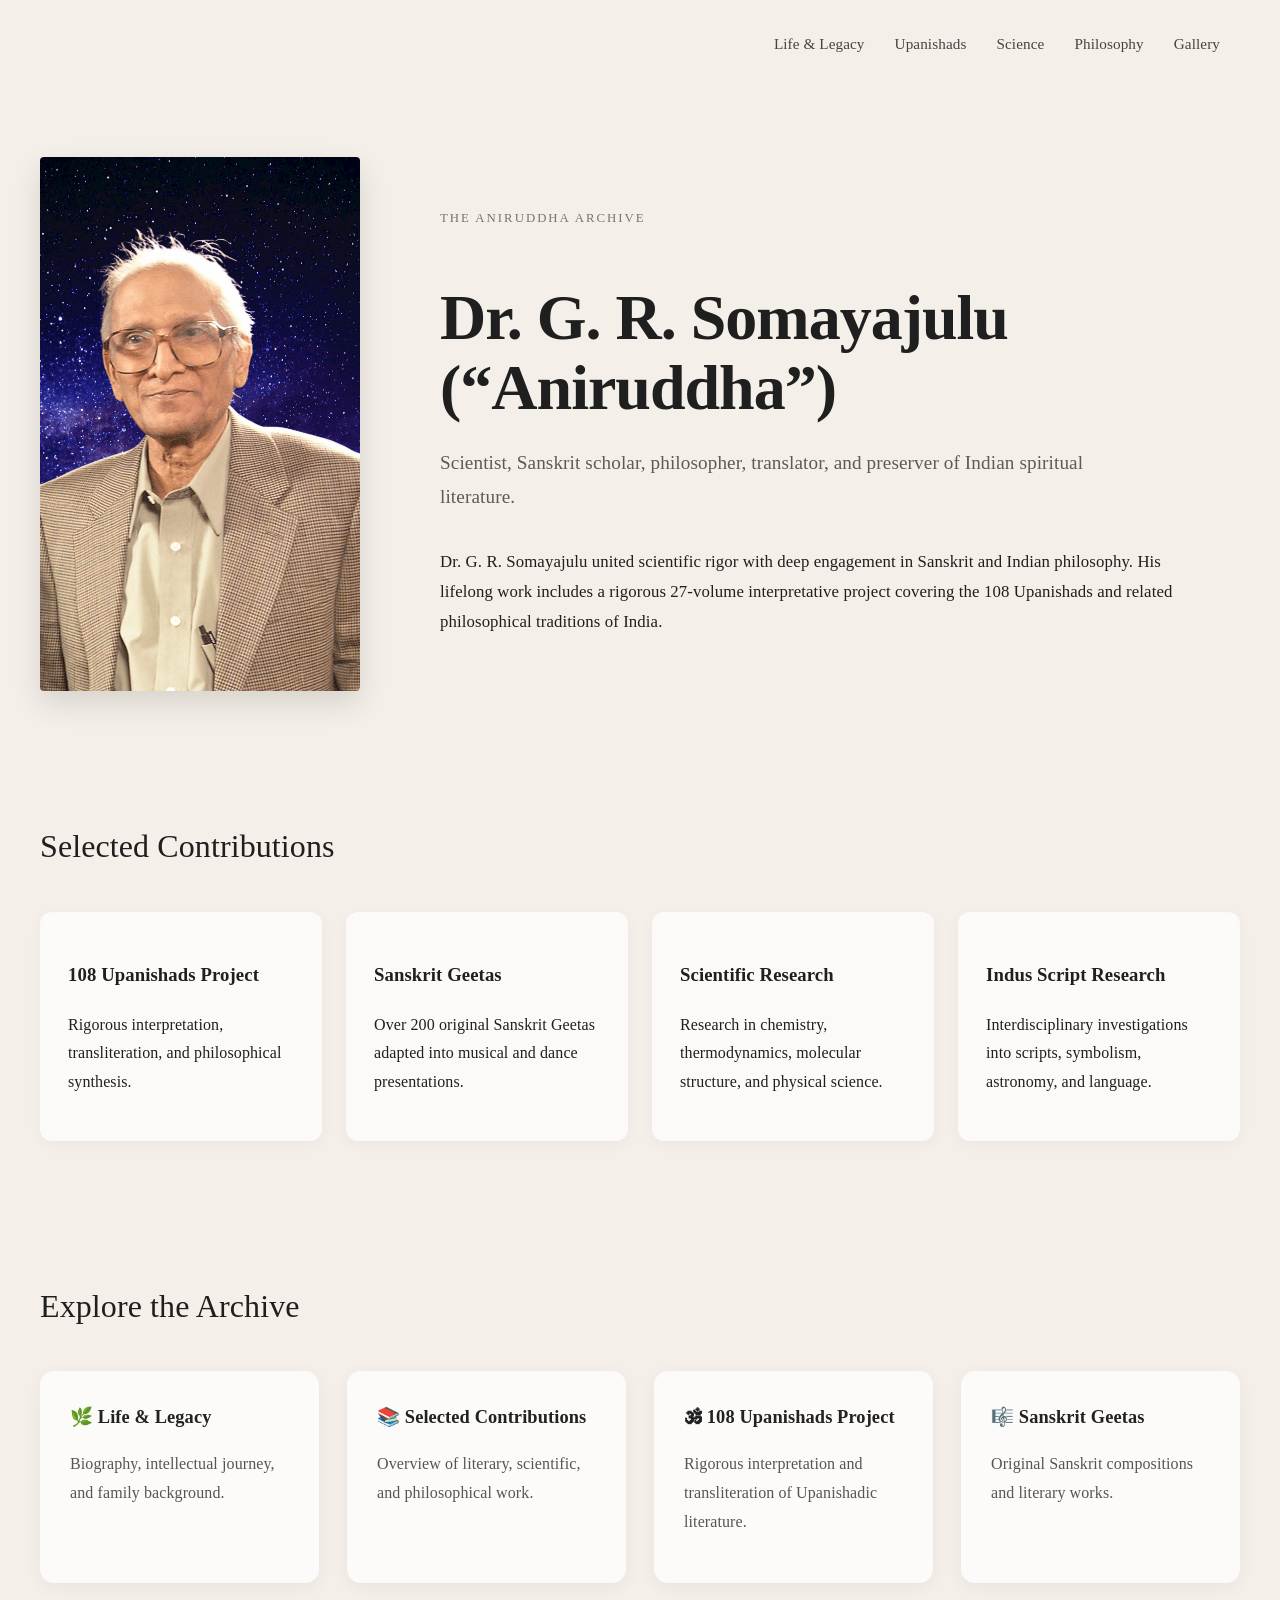
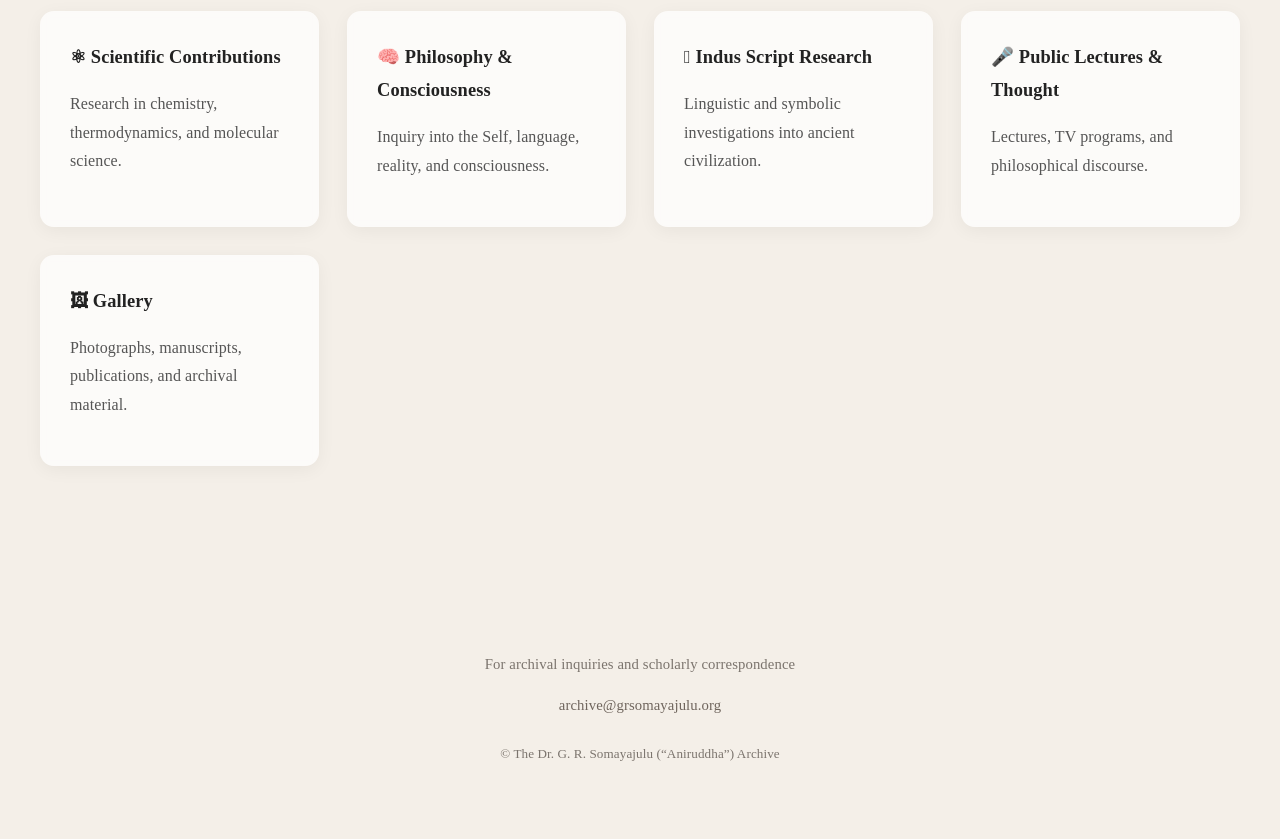
==== index.html @ cb3dd4d1 "Update index.html" ====
<!DOCTYPE html>
<html lang="en">

<head>
  <meta charset="UTF-8" />
  <meta name="viewport" content="width=device-width, initial-scale=1.0" />

  <title>Dr. G. R. Somayajulu ("Aniruddha")</title>

  <meta name="description"
    content="Scientific, philosophical, literary, and Sanskrit works of Dr. G. R. Somayajulu ('Aniruddha')." />

  <link rel="stylesheet" href="style.css" />
</head>

<body>

<nav class="topnav">
  <a href="pages/life.html">Life & Legacy</a>
  <a href="pages/upanishads.html">Upanishads</a>
  <a href="pages/science.html">Science</a>
  <a href="pages/philosophy.html">Philosophy</a>
  <a href="pages/gallery.html">Gallery</a>
</nav>

<section class="hero">

  <img src="images/portrait.png" alt="Dr. G. R. Somayajulu" class="portrait">

  <div class="hero-text">

    <p class="eyebrow">
      THE ANIRUDDHA ARCHIVE
    </p>

    <h1>
      Dr. G. R. Somayajulu (“Aniruddha”)
    </h1>

    <p class="subtitle">
      Scientist, Sanskrit scholar, philosopher, translator, and preserver of Indian spiritual literature.
    </p>

    <p class="intro">
      Dr. G. R. Somayajulu united scientific rigor with deep engagement in Sanskrit and Indian philosophy. His lifelong work includes a rigorous 27-volume interpretative project covering the 108 Upanishads and related philosophical traditions of India.
    </p>

  </div>

</section>

<section class="section">

  <div class="section-header">
    <h2>Selected Contributions</h2>
  </div>

  <div class="contributions">

    <div class="contribution-card">
      <h3>108 Upanishads Project</h3>
      <p>Rigorous interpretation, transliteration, and philosophical synthesis.</p>
    </div>

    <div class="contribution-card">
      <h3>Sanskrit Geetas</h3>
      <p>Over 200 original Sanskrit Geetas adapted into musical and dance presentations.</p>
    </div>

    <div class="contribution-card">
      <h3>Scientific Research</h3>
      <p>Research in chemistry, thermodynamics, molecular structure, and physical science.</p>
    </div>

    <div class="contribution-card">
      <h3>Indus Script Research</h3>
      <p>Interdisciplinary investigations into scripts, symbolism, astronomy, and language.</p>
    </div>

  </div>

</section>

<section class="section">

  <div class="section-header">
    <h2>Explore the Archive</h2>
  </div>

  <div class="cards">

    <a href="pages/life.html" class="card">
      <h3>🌿 Life & Legacy</h3>
      <p>Biography, intellectual journey, and family background.</p>
    </a>

    <a href="pages/contributions.html" class="card">
      <h3>📚 Selected Contributions</h3>
      <p>Overview of literary, scientific, and philosophical work.</p>
    </a>

    <a href="pages/upanishads.html" class="card">
      <h3>🕉 108 Upanishads Project</h3>
      <p>Rigorous interpretation and transliteration of Upanishadic literature.</p>
    </a>

    <a href="pages/sanskrit.html" class="card">
      <h3>🎼 Sanskrit Geetas</h3>
      <p>Original Sanskrit compositions and literary works.</p>
    </a>

    <a href="pages/science.html" class="card">
      <h3>⚛ Scientific Contributions</h3>
      <p>Research in chemistry, thermodynamics, and molecular science.</p>
    </a>

    <a href="pages/philosophy.html" class="card">
      <h3>🧠 Philosophy & Consciousness</h3>
      <p>Inquiry into the Self, language, reality, and consciousness.</p>
    </a>

    <a href="pages/indus.html" class="card">
      <h3>𓂀 Indus Script Research</h3>
      <p>Linguistic and symbolic investigations into ancient civilization.</p>
    </a>

    <a href="pages/lectures.html" class="card">
      <h3>🎤 Public Lectures & Thought</h3>
      <p>Lectures, TV programs, and philosophical discourse.</p>
    </a>

    <a href="pages/gallery.html" class="card">
      <h3>🖼 Gallery</h3>
      <p>Photographs, manuscripts, publications, and archival material.</p>
    </a>

  </div>

</section>

<footer>

  <p>
    For archival inquiries and scholarly correspondence
  </p>

  <p>
    <a href="mailto:archive@grsomayajulu.org">
      archive@grsomayajulu.org
    </a>
  </p>

  <p class="copyright">
    © The Dr. G. R. Somayajulu (“Aniruddha”) Archive
  </p>

</footer>

</body>

</html>
---- style.css ----
body {
  margin: 0;
  padding: 0;
  background: #f4efe8;
  color: #1f1f1f;
  font-family: Georgia, serif;
  line-height: 1.8;
  letter-spacing: 0.1px;
}

.topnav {
  padding: 30px 60px 10px;
  display: flex;
  gap: 30px;
  justify-content: flex-end;
  font-size: 0.95rem;
}

.topnav a {
  text-decoration: none;
  color: #444;
}

.topnav a:hover {
  color: #000;
}

.hero {
  max-width: 1200px;
  margin: auto;
  padding: 90px 40px 80px;
  display: flex;
  gap: 80px;
  align-items: center;
}

.portrait {
  width: 320px;
  border-radius: 4px;
  object-fit: cover;
  box-shadow: 0 12px 30px rgba(0,0,0,0.12);
}

.hero-text {
  flex: 1;
}

.eyebrow {
  text-transform: uppercase;
  letter-spacing: 2px;
  font-size: 0.8rem;
  color: #7d7468;
  margin-bottom: 18px;
}

h1 {
  font-size: 4rem;
  line-height: 1.08;
  margin-bottom: 24px;
  font-weight: 600;
  letter-spacing: -1px;
}

.subtitle {
  font-size: 1.2rem;
  color: #5e5a55;
  margin-bottom: 32px;
  max-width: 700px;
}

.intro {
  max-width: 760px;
  font-size: 1.05rem;
}

.section {
  max-width: 1200px;
  margin: auto;
  padding: 20px 40px 90px;
}

.section-header {
  margin-bottom: 36px;
}

.section h2 {
  font-size: 2rem;
  font-weight: 500;
  margin-bottom: 10px;
}

.contributions {
  display: grid;
  grid-template-columns: repeat(auto-fit, minmax(240px, 1fr));
  gap: 24px;
}

.contribution-card {
  background: rgba(255,255,255,0.7);
  backdrop-filter: blur(4px);
  padding: 28px;
  border-radius: 12px;
  box-shadow: 0 4px 16px rgba(0,0,0,0.04);
}

.cards {
  display: grid;
  grid-template-columns: repeat(auto-fit, minmax(260px, 1fr));
  gap: 28px;
}

.card {
  background: rgba(255,255,255,0.72);
  backdrop-filter: blur(4px);
  padding: 30px;
  border-radius: 14px;
  text-decoration: none;
  color: #222;
  transition: all 0.2s ease;
  box-shadow: 0 4px 18px rgba(0,0,0,0.05);
}

.card:hover {
  transform: translateY(-5px);
}

.card h3 {
  margin-top: 0;
  margin-bottom: 14px;
  font-size: 1.15rem;
}

.card p {
  color: #555;
}

footer {
  text-align: center;
  padding: 80px 20px 60px;
  color: #7b746d;
  font-size: 0.92rem;
}

footer a {
  color: #6f655d;
  text-decoration: none;
}

footer a:hover {
  text-decoration: underline;
}

.copyright {
  margin-top: 24px;
  font-size: 0.82rem;
}

@media (max-width: 900px) {

  .hero {
    flex-direction: column;
    text-align: center;
    padding-top: 40px;
  }

  .portrait {
    width: 260px;
  }

  h1 {
    font-size: 2.6rem;
  }

  .topnav {
    justify-content: center;
    flex-wrap: wrap;
    padding: 20px;
  }

}
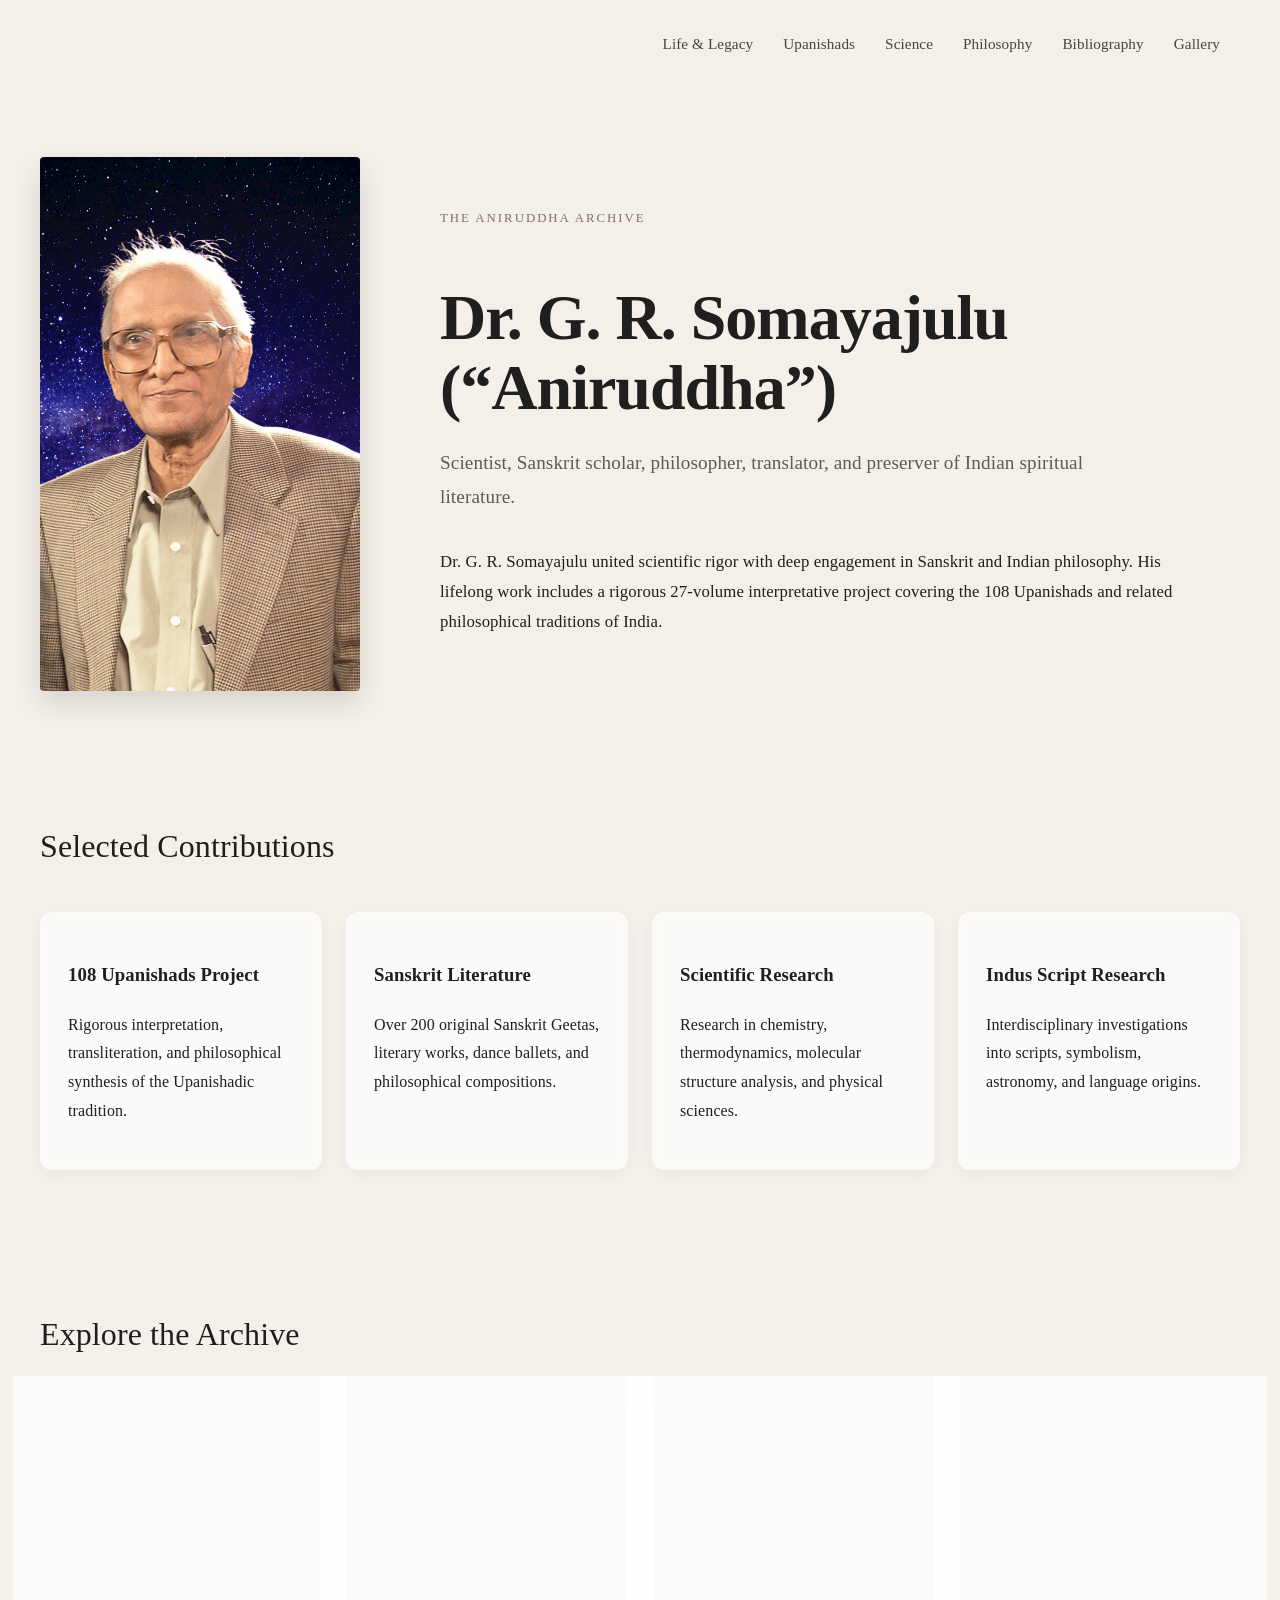
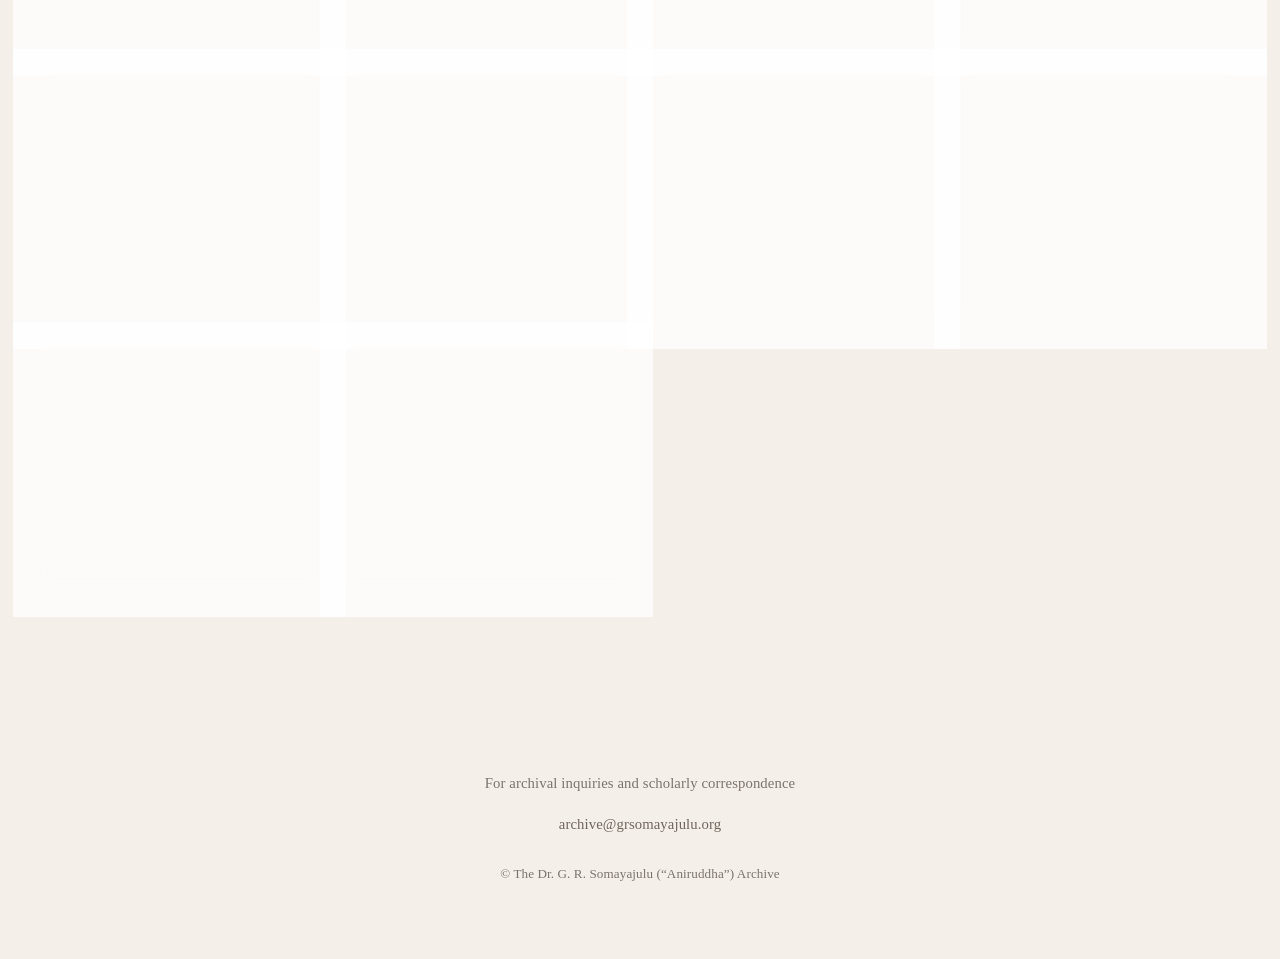
==== commit e647487f: "Update index.html" ====
--- a/index.html
+++ b/index.html
@@ -20,6 +20,7 @@
   <a href="pages/upanishads.html">Upanishads</a>
   <a href="pages/science.html">Science</a>
   <a href="pages/philosophy.html">Philosophy</a>
+  <a href="pages/bibliography.html">Bibliography</a>
   <a href="pages/gallery.html">Gallery</a>
 </nav>
 
@@ -59,22 +60,30 @@
 
     <div class="contribution-card">
       <h3>108 Upanishads Project</h3>
-      <p>Rigorous interpretation, transliteration, and philosophical synthesis.</p>
+      <p>
+        Rigorous interpretation, transliteration, and philosophical synthesis of the Upanishadic tradition.
+      </p>
     </div>
 
     <div class="contribution-card">
-      <h3>Sanskrit Geetas</h3>
-      <p>Over 200 original Sanskrit Geetas adapted into musical and dance presentations.</p>
+      <h3>Sanskrit Literature</h3>
+      <p>
+        Over 200 original Sanskrit Geetas, literary works, dance ballets, and philosophical compositions.
+      </p>
     </div>
 
     <div class="contribution-card">
       <h3>Scientific Research</h3>
-      <p>Research in chemistry, thermodynamics, molecular structure, and physical science.</p>
+      <p>
+        Research in chemistry, thermodynamics, molecular structure analysis, and physical sciences.
+      </p>
     </div>
 
     <div class="contribution-card">
       <h3>Indus Script Research</h3>
-      <p>Interdisciplinary investigations into scripts, symbolism, astronomy, and language.</p>
+      <p>
+        Interdisciplinary investigations into scripts, symbolism, astronomy, and language origins.
+      </p>
     </div>
 
   </div>
@@ -91,47 +100,72 @@
 
     <a href="pages/life.html" class="card">
       <h3>🌿 Life & Legacy</h3>
-      <p>Biography, intellectual journey, and family background.</p>
+      <p>
+        Biography, intellectual journey, education, and family background.
+      </p>
     </a>
 
     <a href="pages/contributions.html" class="card">
       <h3>📚 Selected Contributions</h3>
-      <p>Overview of literary, scientific, and philosophical work.</p>
+      <p>
+        Overview of literary, scientific, philosophical, and cultural contributions.
+      </p>
     </a>
 
     <a href="pages/upanishads.html" class="card">
       <h3>🕉 108 Upanishads Project</h3>
-      <p>Rigorous interpretation and transliteration of Upanishadic literature.</p>
+      <p>
+        Rigorous Sanskrit interpretation, transliteration, and philosophical synthesis.
+      </p>
     </a>
 
     <a href="pages/sanskrit.html" class="card">
-      <h3>🎼 Sanskrit Geetas</h3>
-      <p>Original Sanskrit compositions and literary works.</p>
+      <h3>🎼 Sanskrit Geetas & Literary Works</h3>
+      <p>
+        Original Sanskrit compositions, Geetas, poetry, and cultural works.
+      </p>
     </a>
 
     <a href="pages/science.html" class="card">
       <h3>⚛ Scientific Contributions</h3>
-      <p>Research in chemistry, thermodynamics, and molecular science.</p>
+      <p>
+        Research in chemistry, thermodynamics, molecular science, and interdisciplinary inquiry.
+      </p>
     </a>
 
     <a href="pages/philosophy.html" class="card">
       <h3>🧠 Philosophy & Consciousness</h3>
-      <p>Inquiry into the Self, language, reality, and consciousness.</p>
+      <p>
+        Inquiry into the Self, consciousness, language, cosmology, and reality.
+      </p>
     </a>
 
     <a href="pages/indus.html" class="card">
       <h3>𓂀 Indus Script Research</h3>
-      <p>Linguistic and symbolic investigations into ancient civilization.</p>
+      <p>
+        Linguistic and symbolic investigations into ancient civilization and script formation.
+      </p>
     </a>
 
     <a href="pages/lectures.html" class="card">
       <h3>🎤 Public Lectures & Thought</h3>
-      <p>Lectures, TV programs, and philosophical discourse.</p>
+      <p>
+        Lectures, television programs, educational outreach, and public discourse.
+      </p>
+    </a>
+
+    <a href="pages/bibliography.html" class="card">
+      <h3>📖 Complete Bibliography</h3>
+      <p>
+        ISBN catalog, publication archive, Sanskrit volumes, and scholarly works.
+      </p>
     </a>
 
     <a href="pages/gallery.html" class="card">
       <h3>🖼 Gallery</h3>
-      <p>Photographs, manuscripts, publications, and archival material.</p>
+      <p>
+        Archival photographs, manuscripts, publications, cultural programs, and historical material.
+      </p>
     </a>
 
   </div>
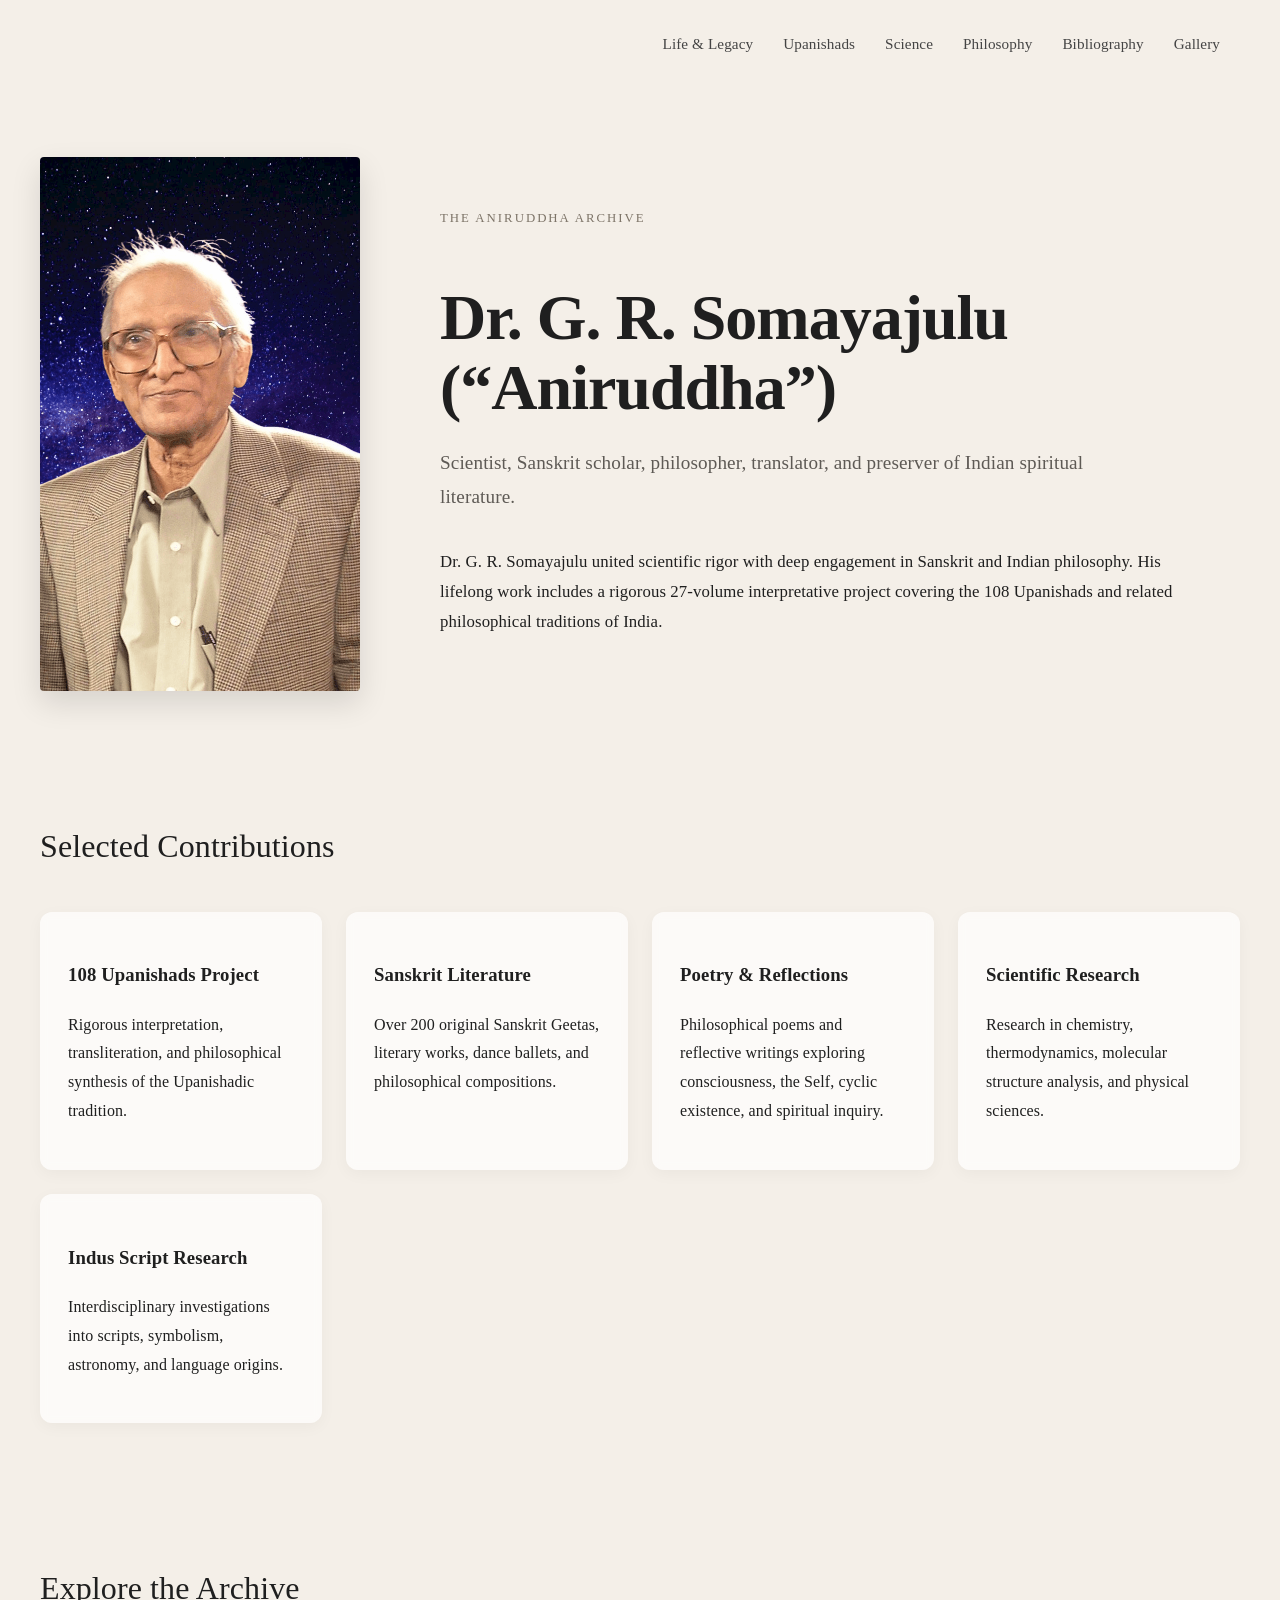
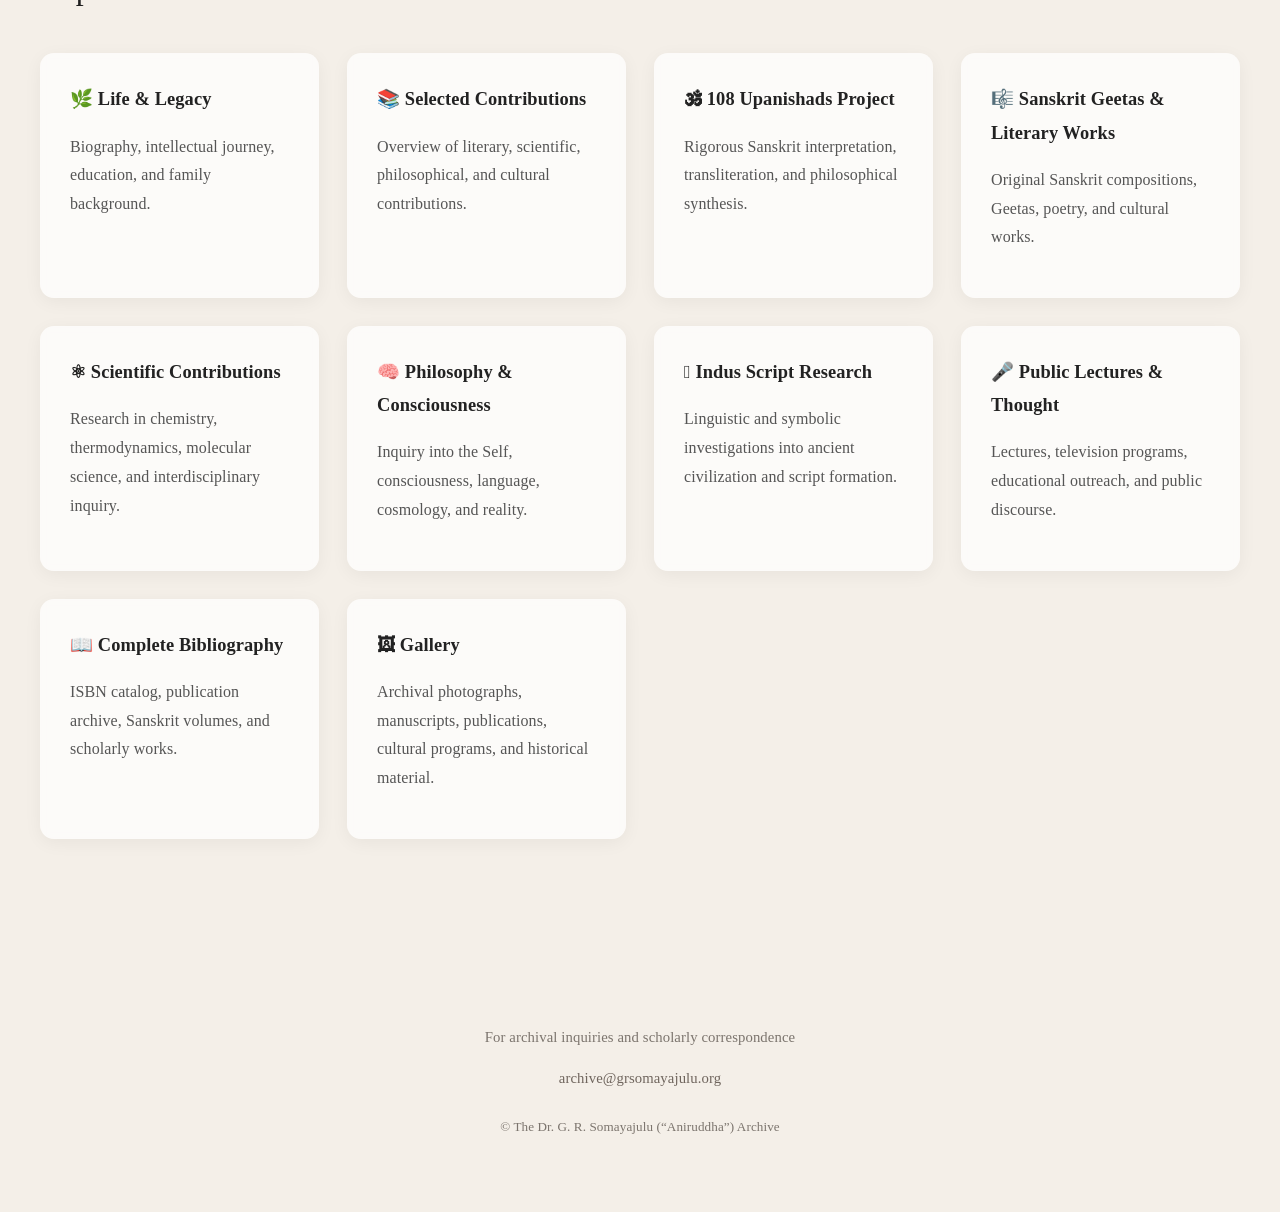
==== commit 72bb071a: "Update index.html" ====
--- a/index.html
+++ b/index.html
@@ -73,6 +73,14 @@
     </div>
 
     <div class="contribution-card">
+      <h3>Poetry & Reflections</h3>
+      <p>
+        Philosophical poems and reflective writings exploring consciousness, the Self, cyclic existence, and spiritual inquiry.
+      </p>
+    </div>
+
+
+    <div class="contribution-card">
       <h3>Scientific Research</h3>
       <p>
         Research in chemistry, thermodynamics, molecular structure analysis, and physical sciences.
--- a/style.css
+++ b/style.css
@@ -177,4 +177,24 @@
     padding: 20px;
   }
 
-}
+
+.video-container {
+  margin-top: 24px;
+  border-radius: 12px;
+  overflow: hidden;
+  box-shadow: 0 6px 20px rgba(0,0,0,0.08);
+}
+
+.audio-player {
+  width: 100%;
+  margin-top: 18px;
+}
+
+audio::-webkit-media-controls-panel {
+  background-color: #ece5dc;
+}
+
+audio {
+  border-radius: 8px;
+}
+}
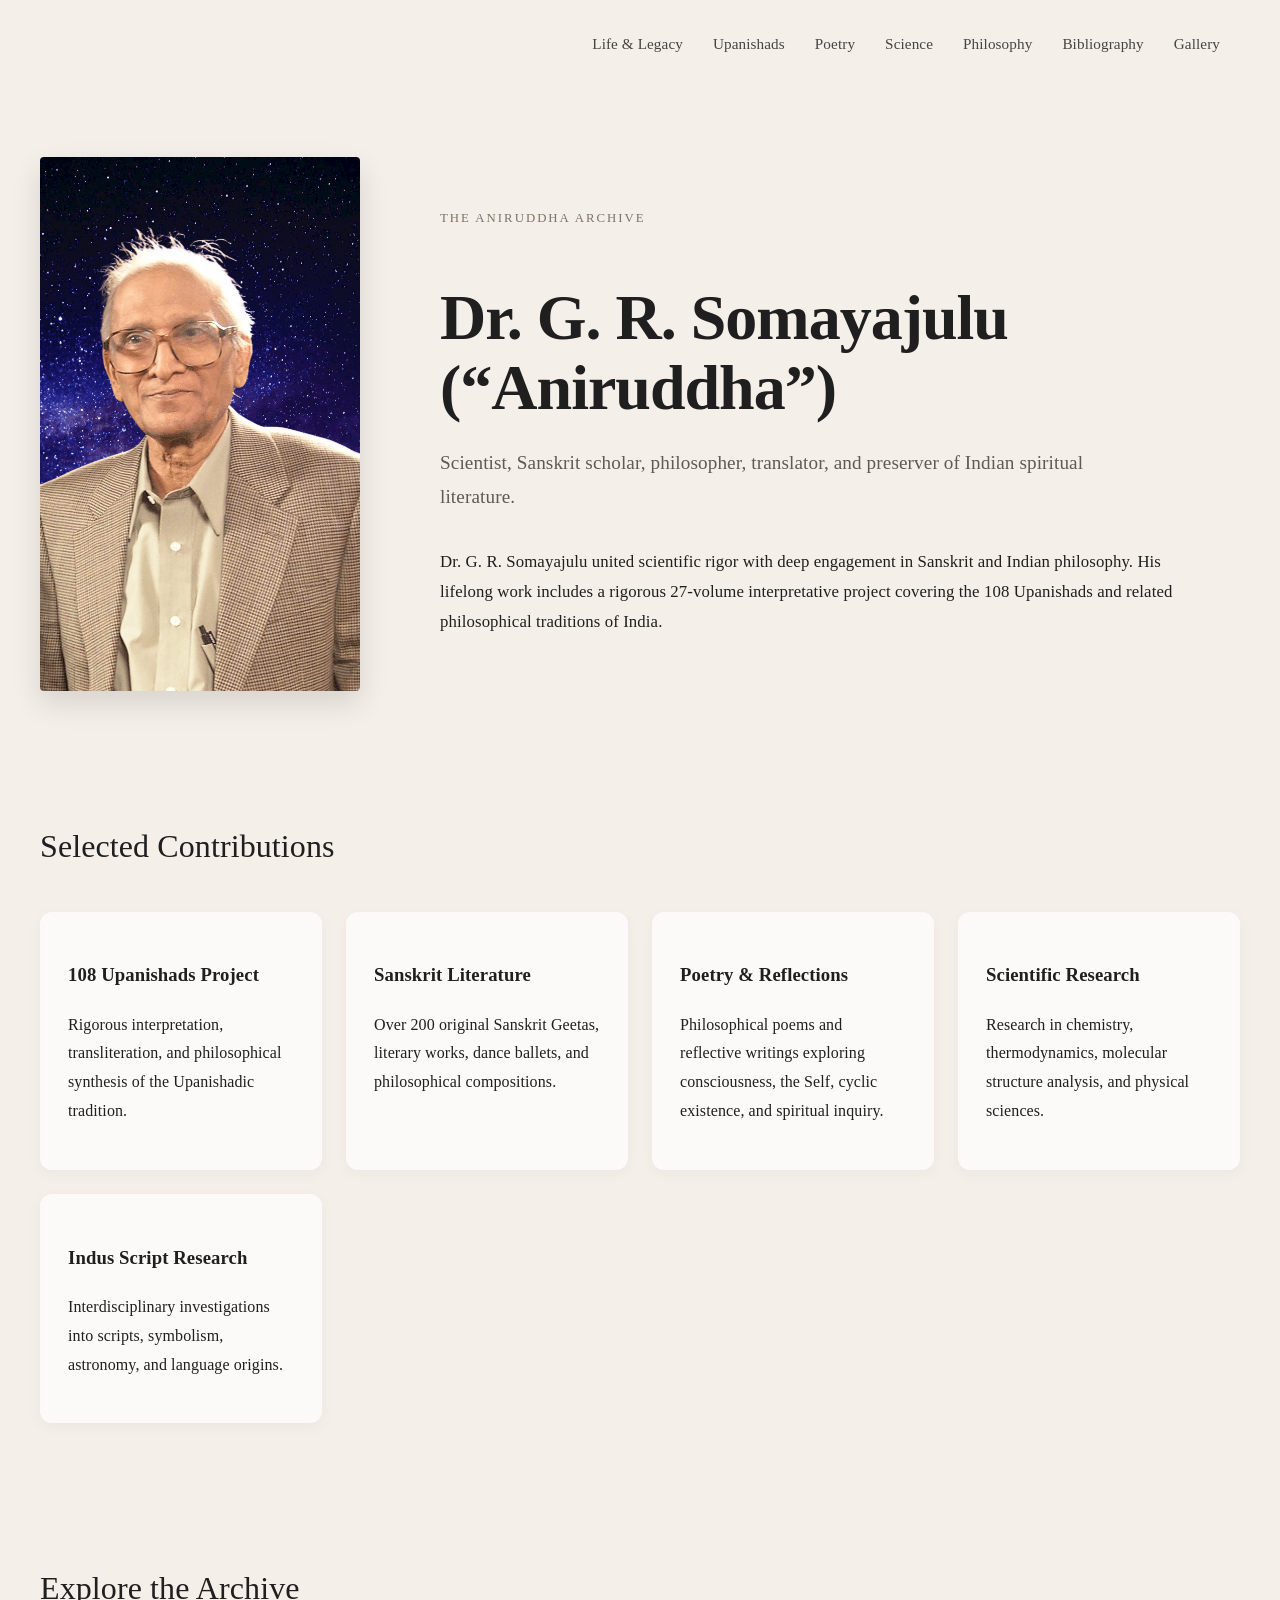
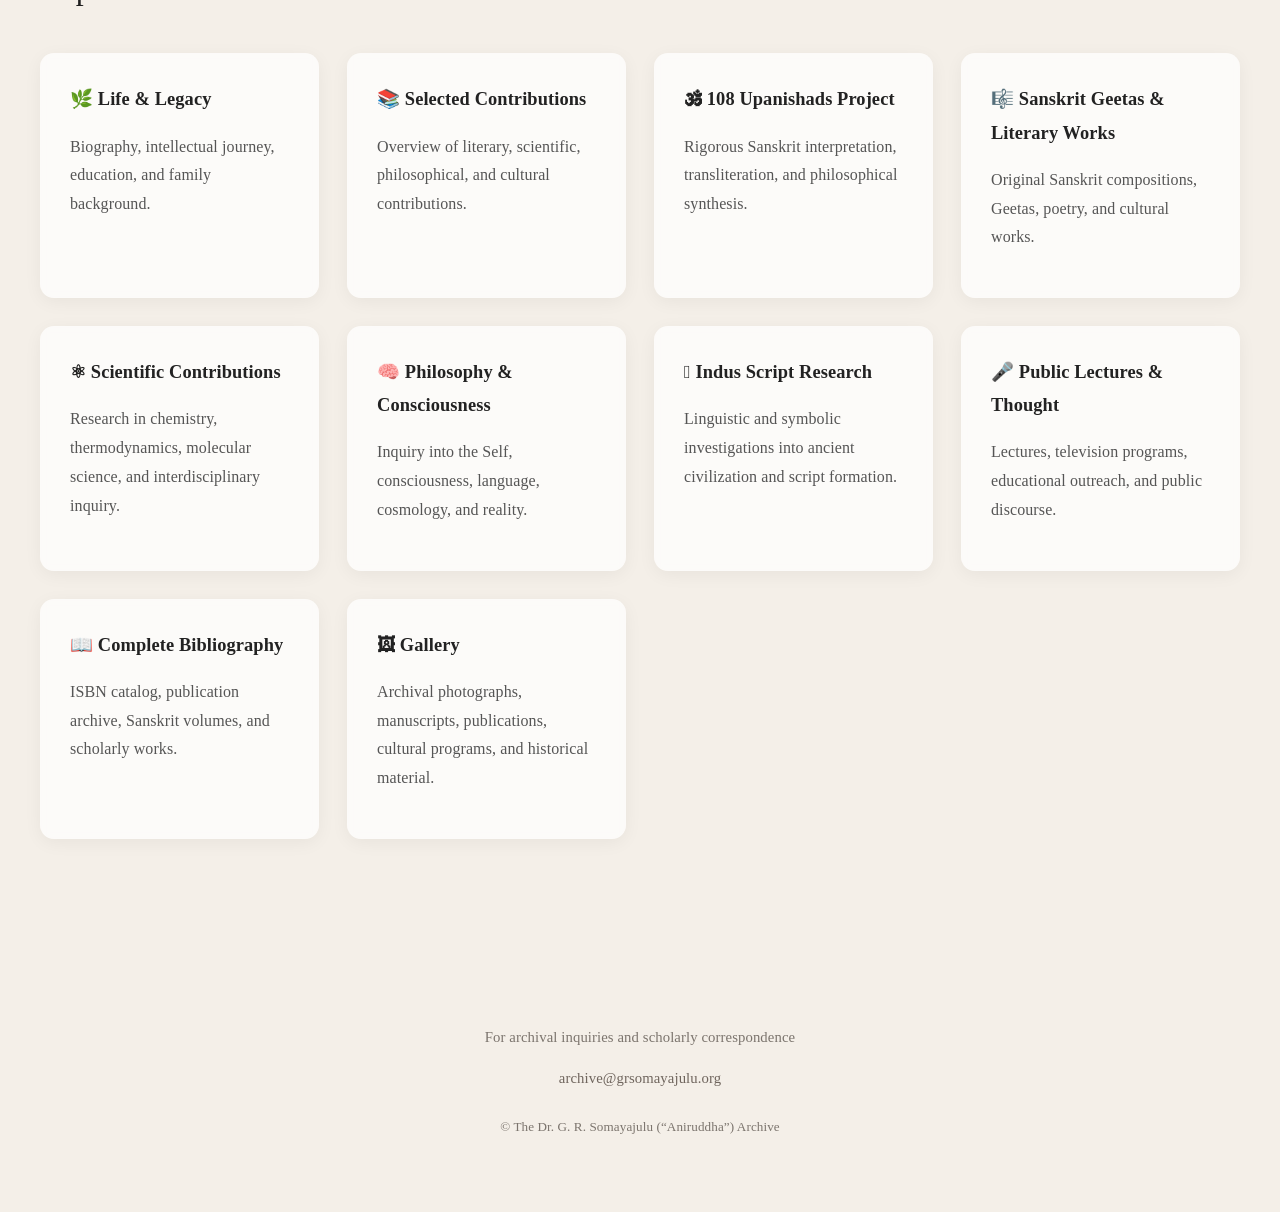
==== commit 15955f77: "Update index.html" ====
--- a/index.html
+++ b/index.html
@@ -18,6 +18,7 @@
 <nav class="topnav">
   <a href="pages/life.html">Life & Legacy</a>
   <a href="pages/upanishads.html">Upanishads</a>
+  <a href="pages/poetry.html">Poetry</a>
   <a href="pages/science.html">Science</a>
   <a href="pages/philosophy.html">Philosophy</a>
   <a href="pages/bibliography.html">Bibliography</a>
--- a/style.css
+++ b/style.css
@@ -197,4 +197,24 @@
 audio {
   border-radius: 8px;
 }
-}
+
+.poem {
+  max-width: 760px;
+  margin: auto;
+}
+
+.poem-author {
+  color: #7b746d;
+  margin-bottom: 30px;
+  font-style: italic;
+}
+
+.poem-text {
+  font-size: 1.08rem;
+  line-height: 2;
+}
+
+.poem-text p {
+  margin-bottom: 40px;
+}
+}
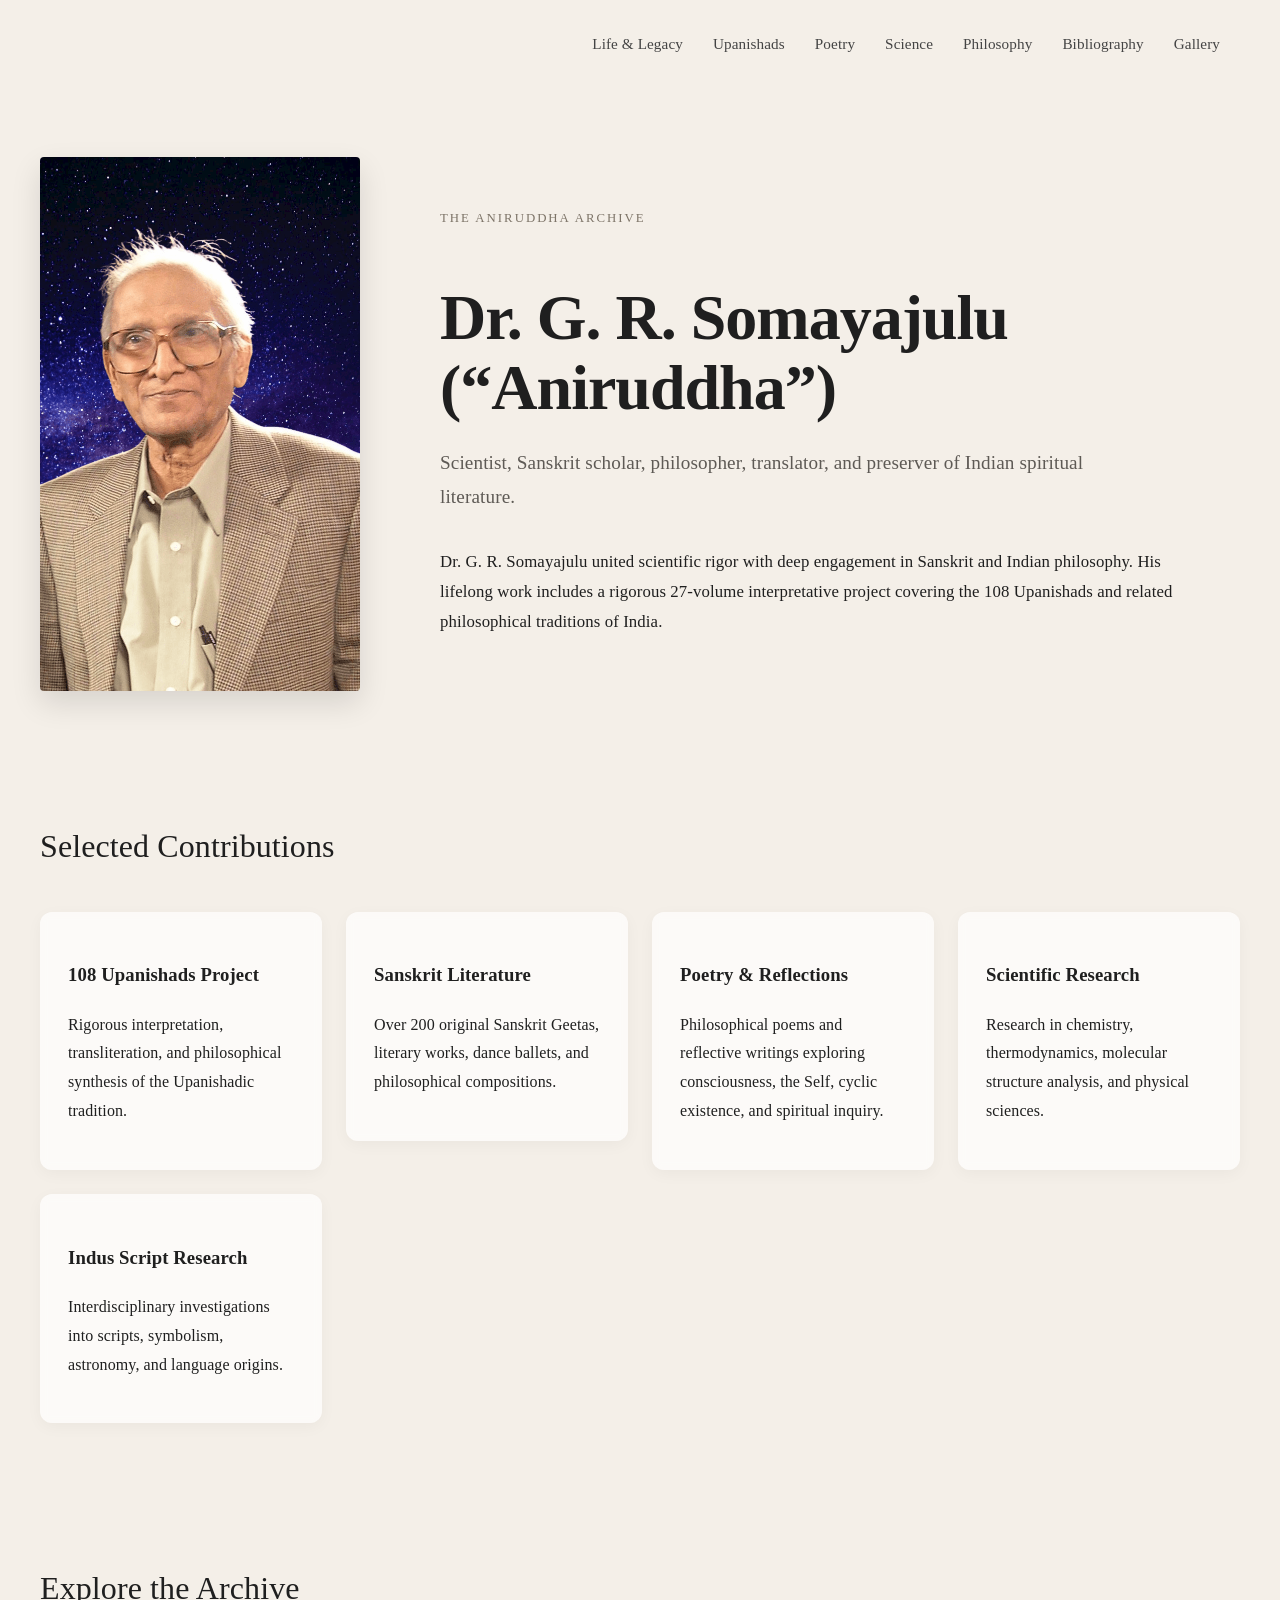
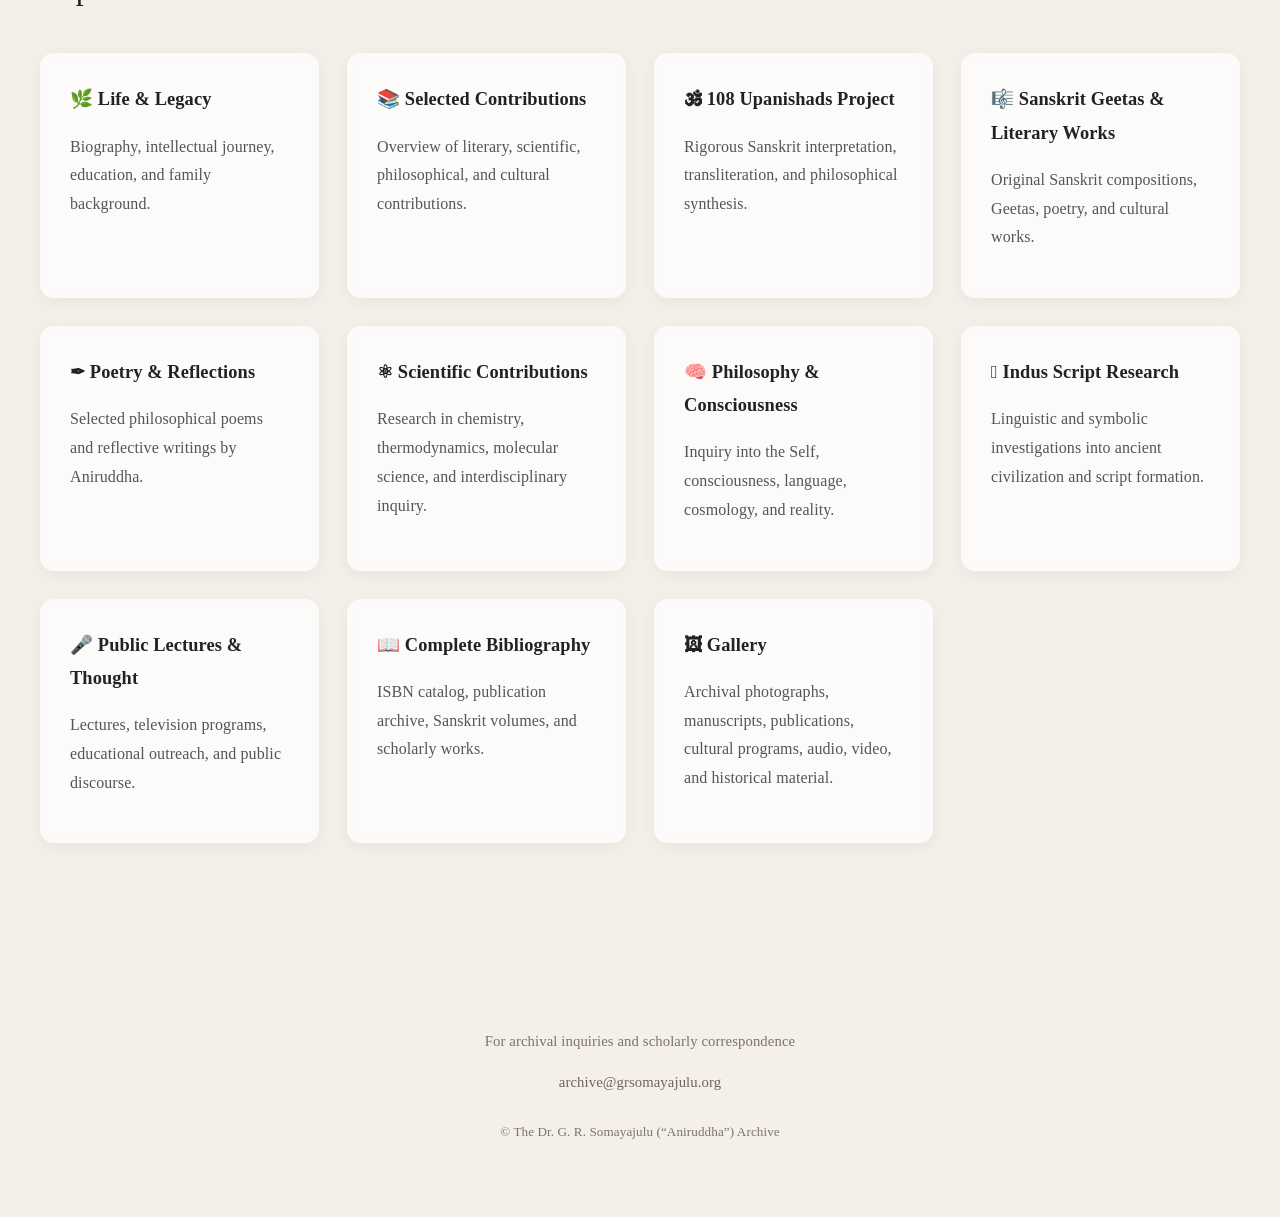
==== commit 96a95293: "Update index.html" ====
--- a/index.html
+++ b/index.html
@@ -59,41 +59,75 @@
 
   <div class="contributions">
 
-    <div class="contribution-card">
-      <h3>108 Upanishads Project</h3>
-      <p>
-        Rigorous interpretation, transliteration, and philosophical synthesis of the Upanishadic tradition.
-      </p>
-    </div>
-
-    <div class="contribution-card">
-      <h3>Sanskrit Literature</h3>
-      <p>
-        Over 200 original Sanskrit Geetas, literary works, dance ballets, and philosophical compositions.
-      </p>
-    </div>
-
-    <div class="contribution-card">
-      <h3>Poetry & Reflections</h3>
-      <p>
-        Philosophical poems and reflective writings exploring consciousness, the Self, cyclic existence, and spiritual inquiry.
-      </p>
-    </div>
-
-
-    <div class="contribution-card">
-      <h3>Scientific Research</h3>
-      <p>
-        Research in chemistry, thermodynamics, molecular structure analysis, and physical sciences.
-      </p>
-    </div>
-
-    <div class="contribution-card">
-      <h3>Indus Script Research</h3>
-      <p>
-        Interdisciplinary investigations into scripts, symbolism, astronomy, and language origins.
-      </p>
-    </div>
+    <a href="pages/upanishads.html" class="contribution-link">
+
+      <div class="contribution-card">
+
+        <h3>108 Upanishads Project</h3>
+
+        <p>
+          Rigorous interpretation, transliteration, and philosophical synthesis of the Upanishadic tradition.
+        </p>
+
+      </div>
+
+    </a>
+
+    <a href="pages/sanskrit.html" class="contribution-link">
+
+      <div class="contribution-card">
+
+        <h3>Sanskrit Literature</h3>
+
+        <p>
+          Over 200 original Sanskrit Geetas, literary works, dance ballets, and philosophical compositions.
+        </p>
+
+      </div>
+
+    </a>
+
+    <a href="pages/poetry.html" class="contribution-link">
+
+      <div class="contribution-card">
+
+        <h3>Poetry & Reflections</h3>
+
+        <p>
+          Philosophical poems and reflective writings exploring consciousness, the Self, cyclic existence, and spiritual inquiry.
+        </p>
+
+      </div>
+
+    </a>
+
+    <a href="pages/science.html" class="contribution-link">
+
+      <div class="contribution-card">
+
+        <h3>Scientific Research</h3>
+
+        <p>
+          Research in chemistry, thermodynamics, molecular structure analysis, and physical sciences.
+        </p>
+
+      </div>
+
+    </a>
+
+    <a href="pages/indus.html" class="contribution-link">
+
+      <div class="contribution-card">
+
+        <h3>Indus Script Research</h3>
+
+        <p>
+          Interdisciplinary investigations into scripts, symbolism, astronomy, and language origins.
+        </p>
+
+      </div>
+
+    </a>
 
   </div>
 
@@ -135,6 +169,13 @@
       </p>
     </a>
 
+    <a href="pages/poetry.html" class="card">
+      <h3>✒ Poetry & Reflections</h3>
+      <p>
+        Selected philosophical poems and reflective writings by Aniruddha.
+      </p>
+    </a>
+
     <a href="pages/science.html" class="card">
       <h3>⚛ Scientific Contributions</h3>
       <p>
@@ -173,7 +214,7 @@
     <a href="pages/gallery.html" class="card">
       <h3>🖼 Gallery</h3>
       <p>
-        Archival photographs, manuscripts, publications, cultural programs, and historical material.
+        Archival photographs, manuscripts, publications, cultural programs, audio, video, and historical material.
       </p>
     </a>
 
--- a/style.css
+++ b/style.css
@@ -34,6 +34,11 @@
   align-items: center;
 }
 
+.hero-small {
+  padding-top: 60px;
+  padding-bottom: 40px;
+}
+
 .portrait {
   width: 320px;
   border-radius: 4px;
@@ -79,6 +84,10 @@
   padding: 20px 40px 90px;
 }
 
+.narrow {
+  max-width: 900px;
+}
+
 .section-header {
   margin-bottom: 36px;
 }
@@ -93,6 +102,16 @@
   display: grid;
   grid-template-columns: repeat(auto-fit, minmax(240px, 1fr));
   gap: 24px;
+}
+
+.contribution-link {
+  text-decoration: none;
+  color: inherit;
+}
+
+.contribution-link:hover .contribution-card {
+  transform: translateY(-4px);
+  transition: 0.2s ease;
 }
 
 .contribution-card {
@@ -101,6 +120,7 @@
   padding: 28px;
   border-radius: 12px;
   box-shadow: 0 4px 16px rgba(0,0,0,0.04);
+  transition: all 0.2s ease;
 }
 
 .cards {
@@ -134,6 +154,95 @@
   color: #555;
 }
 
+.publication-list {
+  display: flex;
+  flex-direction: column;
+  gap: 28px;
+}
+
+.publication {
+  background: rgba(255,255,255,0.72);
+  backdrop-filter: blur(4px);
+  padding: 32px;
+  border-radius: 14px;
+  box-shadow: 0 4px 18px rgba(0,0,0,0.05);
+}
+
+.publication h3 {
+  margin-top: 0;
+  margin-bottom: 10px;
+}
+
+.journal {
+  color: #7b746d;
+  font-style: italic;
+  margin-bottom: 18px;
+}
+
+.gallery-grid {
+  display: grid;
+  grid-template-columns: repeat(auto-fit, minmax(320px, 1fr));
+  gap: 28px;
+}
+
+.gallery-image {
+  width: 100%;
+  border-radius: 8px;
+  background: white;
+  box-shadow: 0 4px 18px rgba(0,0,0,0.06);
+}
+
+figure {
+  margin: 0;
+}
+
+figcaption {
+  margin-top: 12px;
+  color: #6d675f;
+  font-size: 0.92rem;
+  line-height: 1.6;
+}
+
+.video-container {
+  margin-top: 24px;
+  border-radius: 12px;
+  overflow: hidden;
+  box-shadow: 0 6px 20px rgba(0,0,0,0.08);
+}
+
+.audio-player {
+  width: 100%;
+  margin-top: 18px;
+}
+
+audio::-webkit-media-controls-panel {
+  background-color: #ece5dc;
+}
+
+audio {
+  border-radius: 8px;
+}
+
+.poem {
+  max-width: 760px;
+  margin: auto;
+}
+
+.poem-author {
+  color: #7b746d;
+  margin-bottom: 30px;
+  font-style: italic;
+}
+
+.poem-text {
+  font-size: 1.08rem;
+  line-height: 2;
+}
+
+.poem-text p {
+  margin-bottom: 40px;
+}
+
 footer {
   text-align: center;
   padding: 80px 20px 60px;
@@ -177,44 +286,8 @@
     padding: 20px;
   }
 
-
-.video-container {
-  margin-top: 24px;
-  border-radius: 12px;
-  overflow: hidden;
-  box-shadow: 0 6px 20px rgba(0,0,0,0.08);
-}
-
-.audio-player {
-  width: 100%;
-  margin-top: 18px;
-}
-
-audio::-webkit-media-controls-panel {
-  background-color: #ece5dc;
-}
-
-audio {
-  border-radius: 8px;
-}
-
-.poem {
-  max-width: 760px;
-  margin: auto;
-}
-
-.poem-author {
-  color: #7b746d;
-  margin-bottom: 30px;
-  font-style: italic;
-}
-
-.poem-text {
-  font-size: 1.08rem;
-  line-height: 2;
-}
-
-.poem-text p {
-  margin-bottom: 40px;
-}
-}
+  .gallery-grid {
+    grid-template-columns: 1fr;
+  }
+
+}
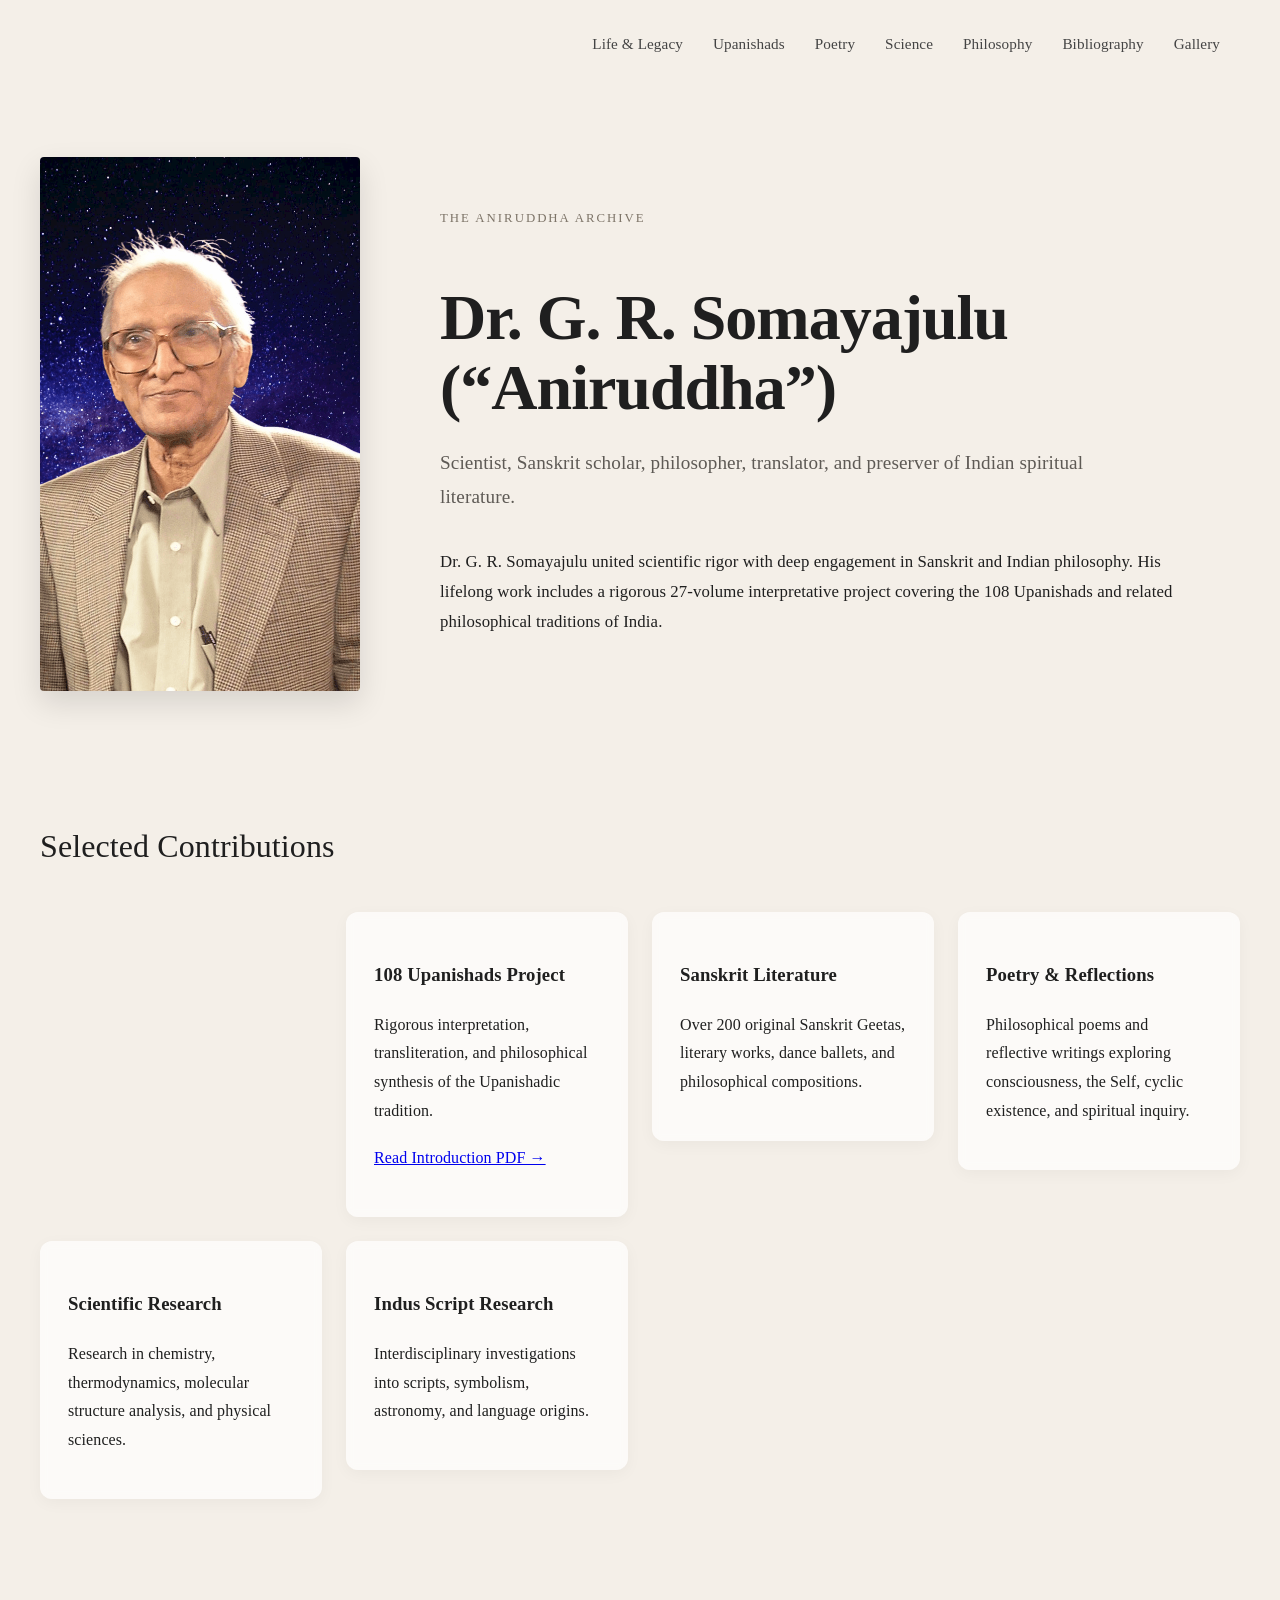
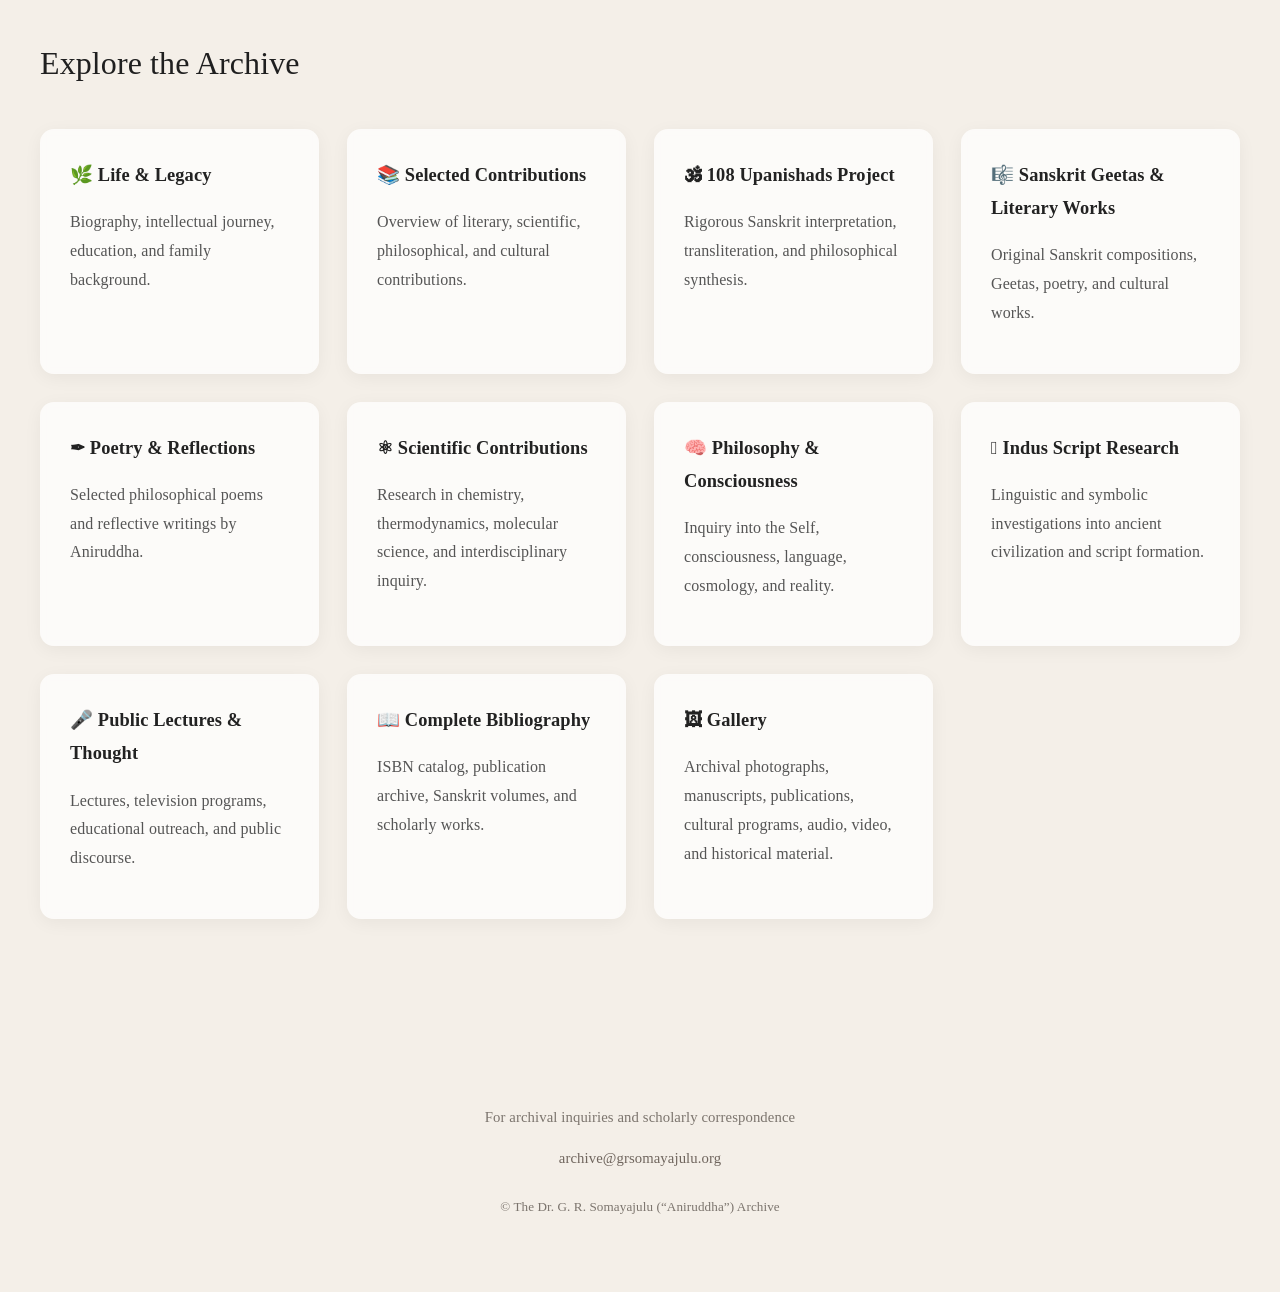
==== commit 8bb22b03: "Update index.html" ====
--- a/index.html
+++ b/index.html
@@ -61,17 +61,23 @@
 
     <a href="pages/upanishads.html" class="contribution-link">
 
-      <div class="contribution-card">
-
-        <h3>108 Upanishads Project</h3>
-
-        <p>
-          Rigorous interpretation, transliteration, and philosophical synthesis of the Upanishadic tradition.
-        </p>
-
-      </div>
-
-    </a>
+  <div class="contribution-card">
+
+    <h3>108 Upanishads Project</h3>
+
+    <p>
+      Rigorous interpretation, transliteration, and philosophical synthesis of the Upanishadic tradition.
+    </p>
+
+    <p style="margin-top:18px;">
+      <a href="pdfs/Vol1-Introduction.pdf" target="_blank">
+        Read Introduction PDF →
+      </a>
+    </p>
+
+  </div>
+
+</a>
 
     <a href="pages/sanskrit.html" class="contribution-link">
 
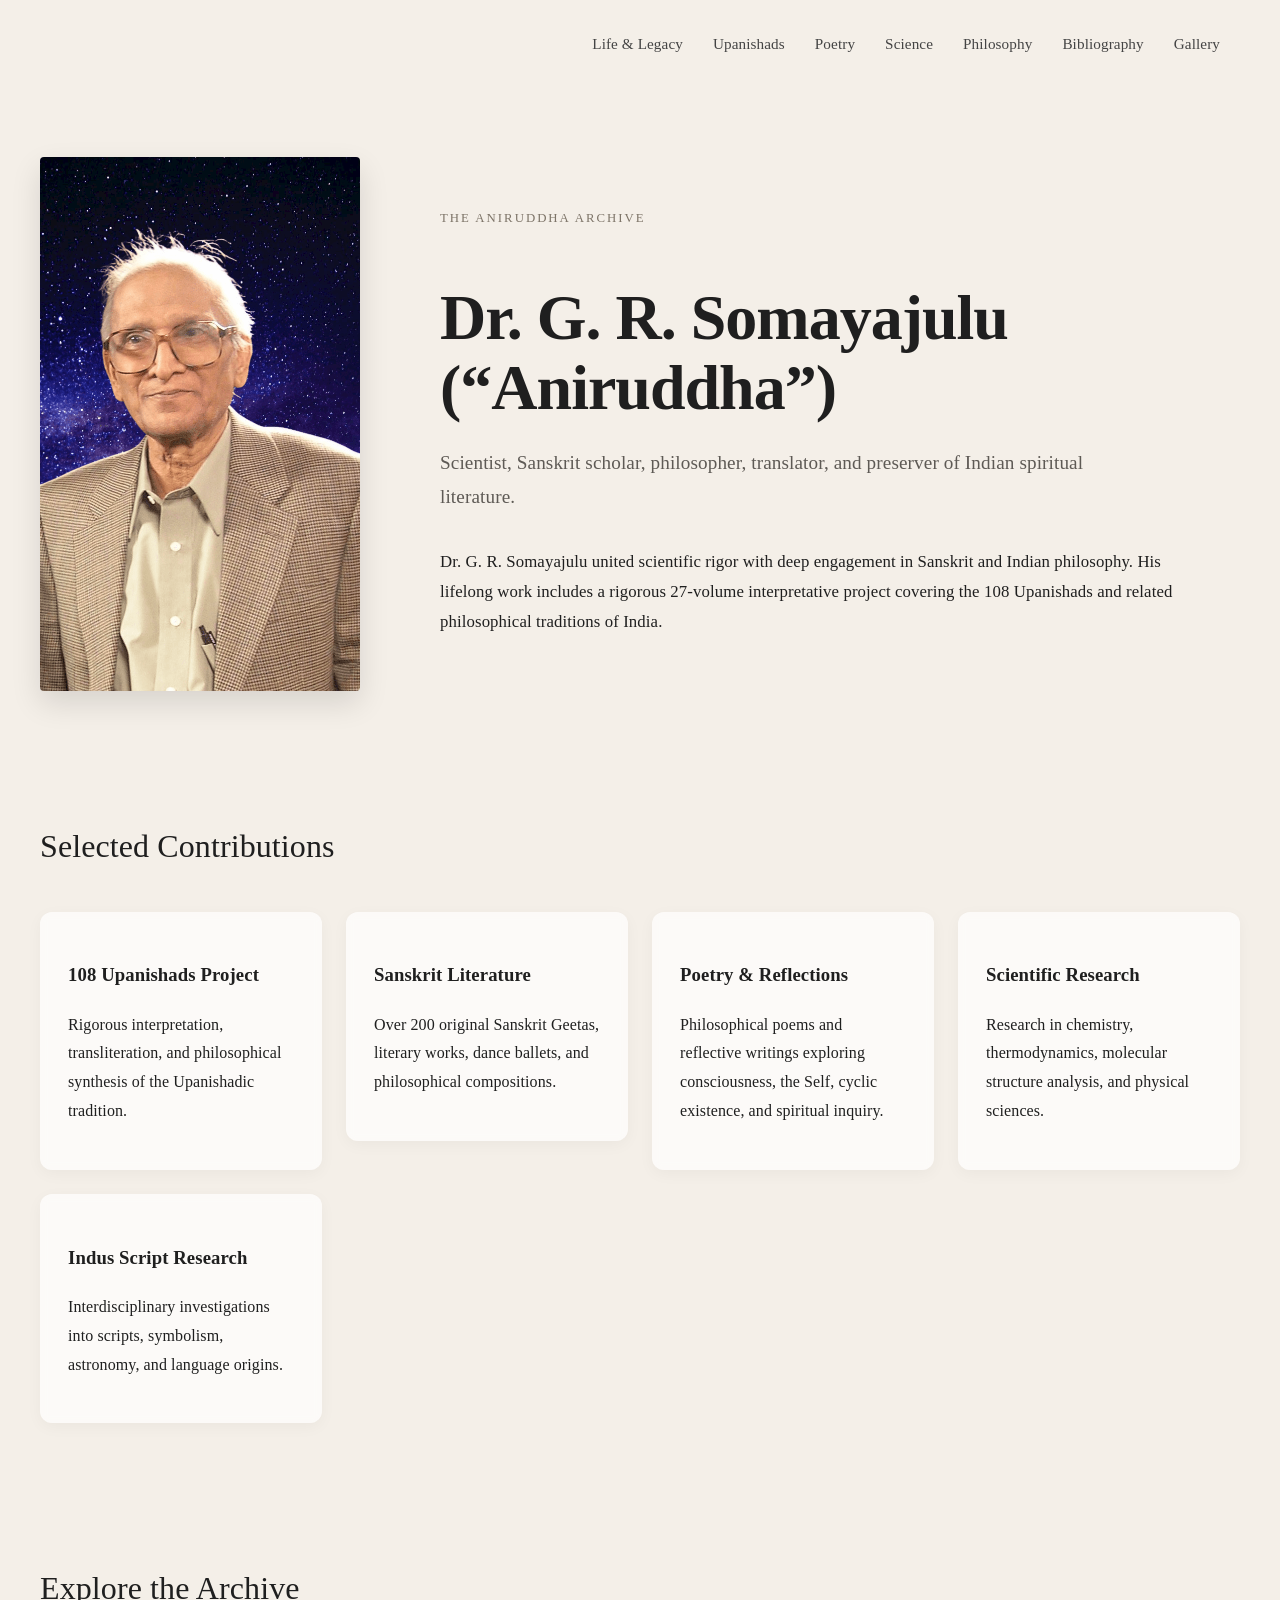
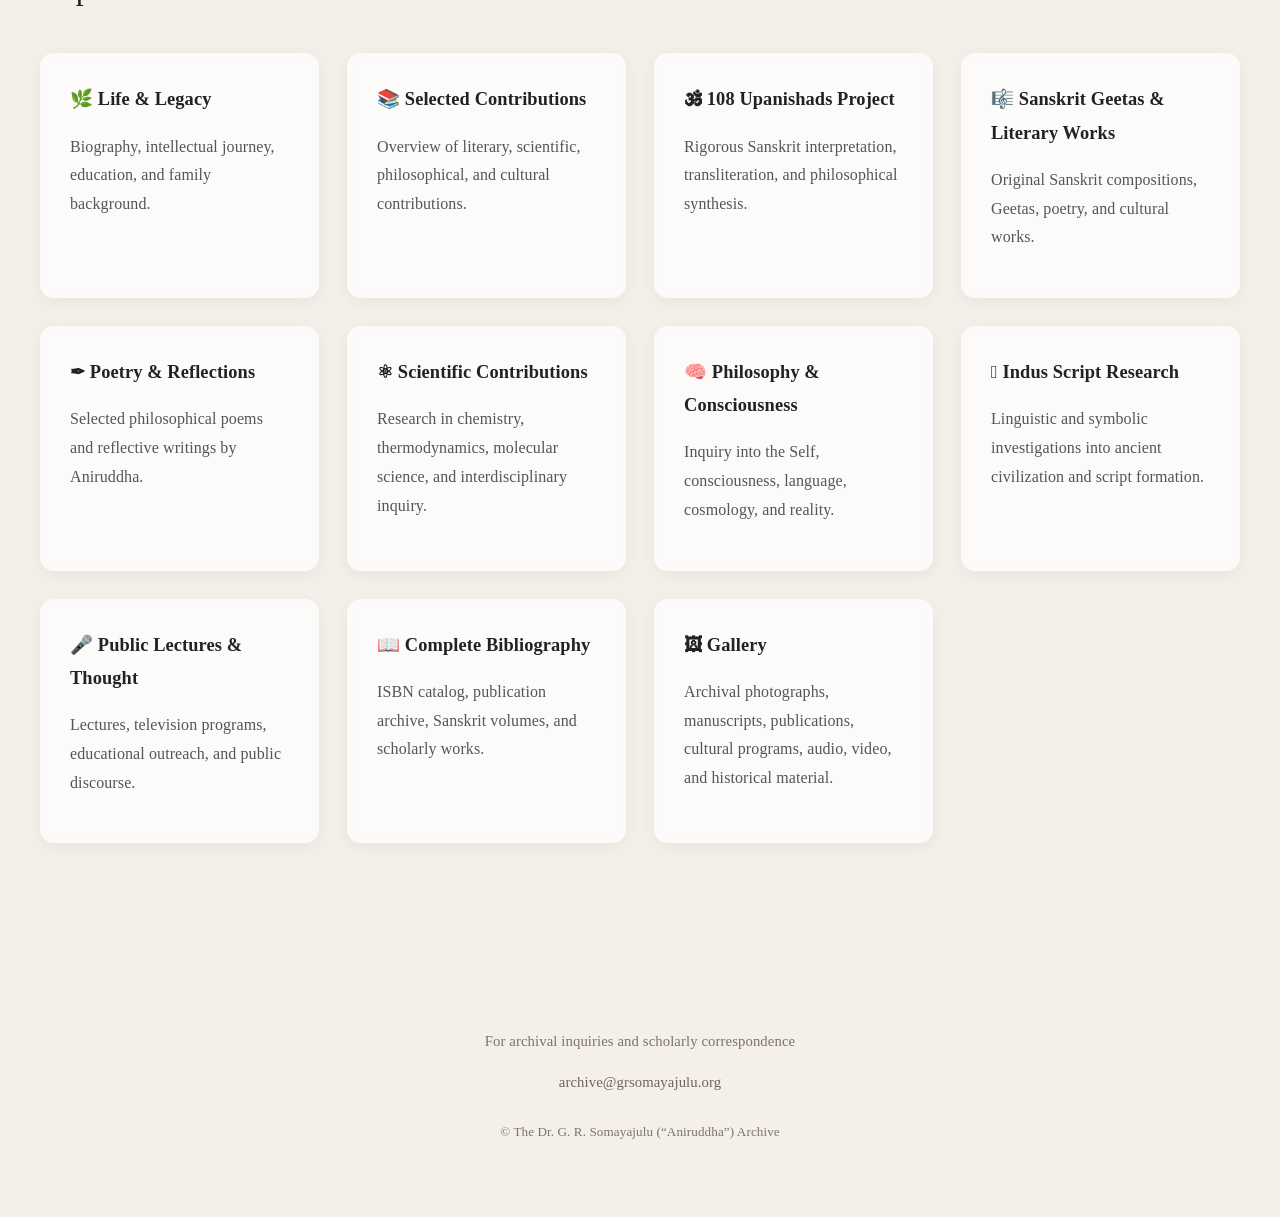
==== commit f65cdd4a: "Update index.html" ====
--- a/index.html
+++ b/index.html
@@ -69,12 +69,6 @@
       Rigorous interpretation, transliteration, and philosophical synthesis of the Upanishadic tradition.
     </p>
 
-    <p style="margin-top:18px;">
-      <a href="pdfs/Vol1-Introduction.pdf" target="_blank">
-        Read Introduction PDF →
-      </a>
-    </p>
-
   </div>
 
 </a>
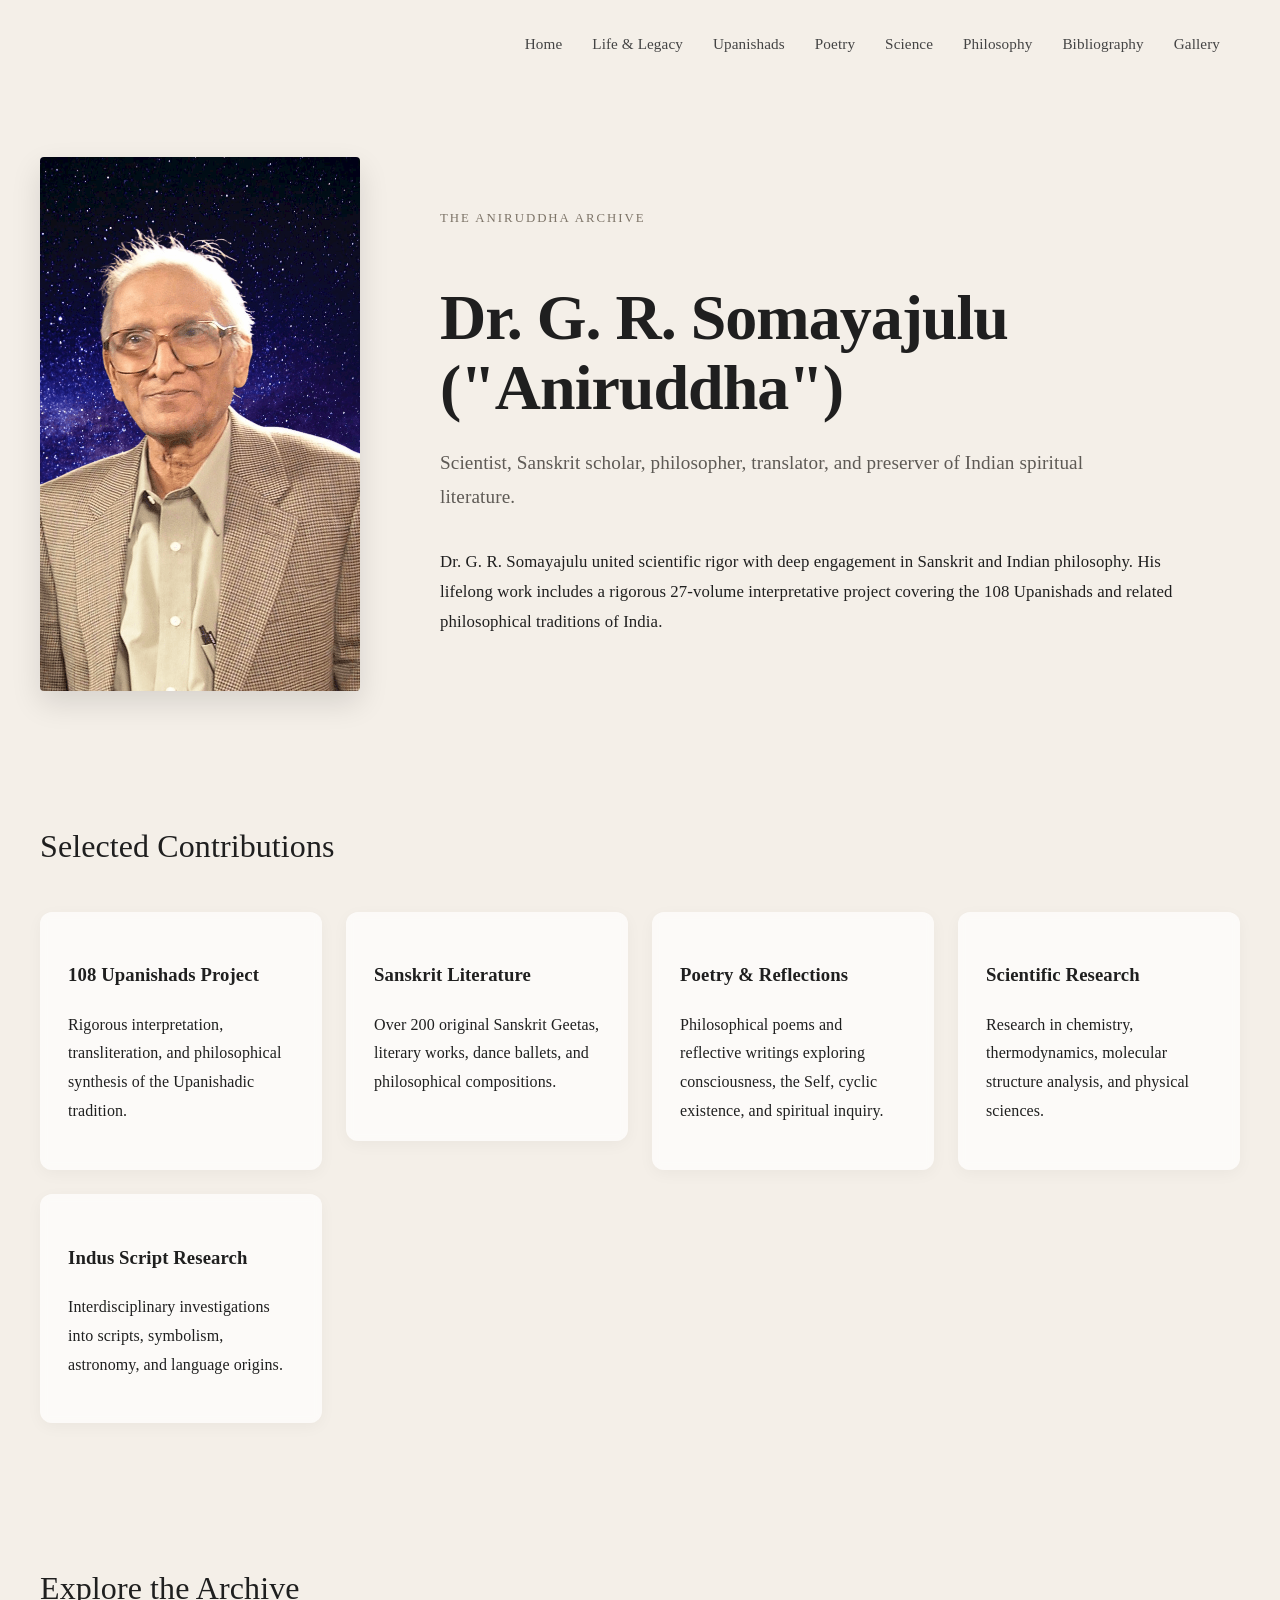
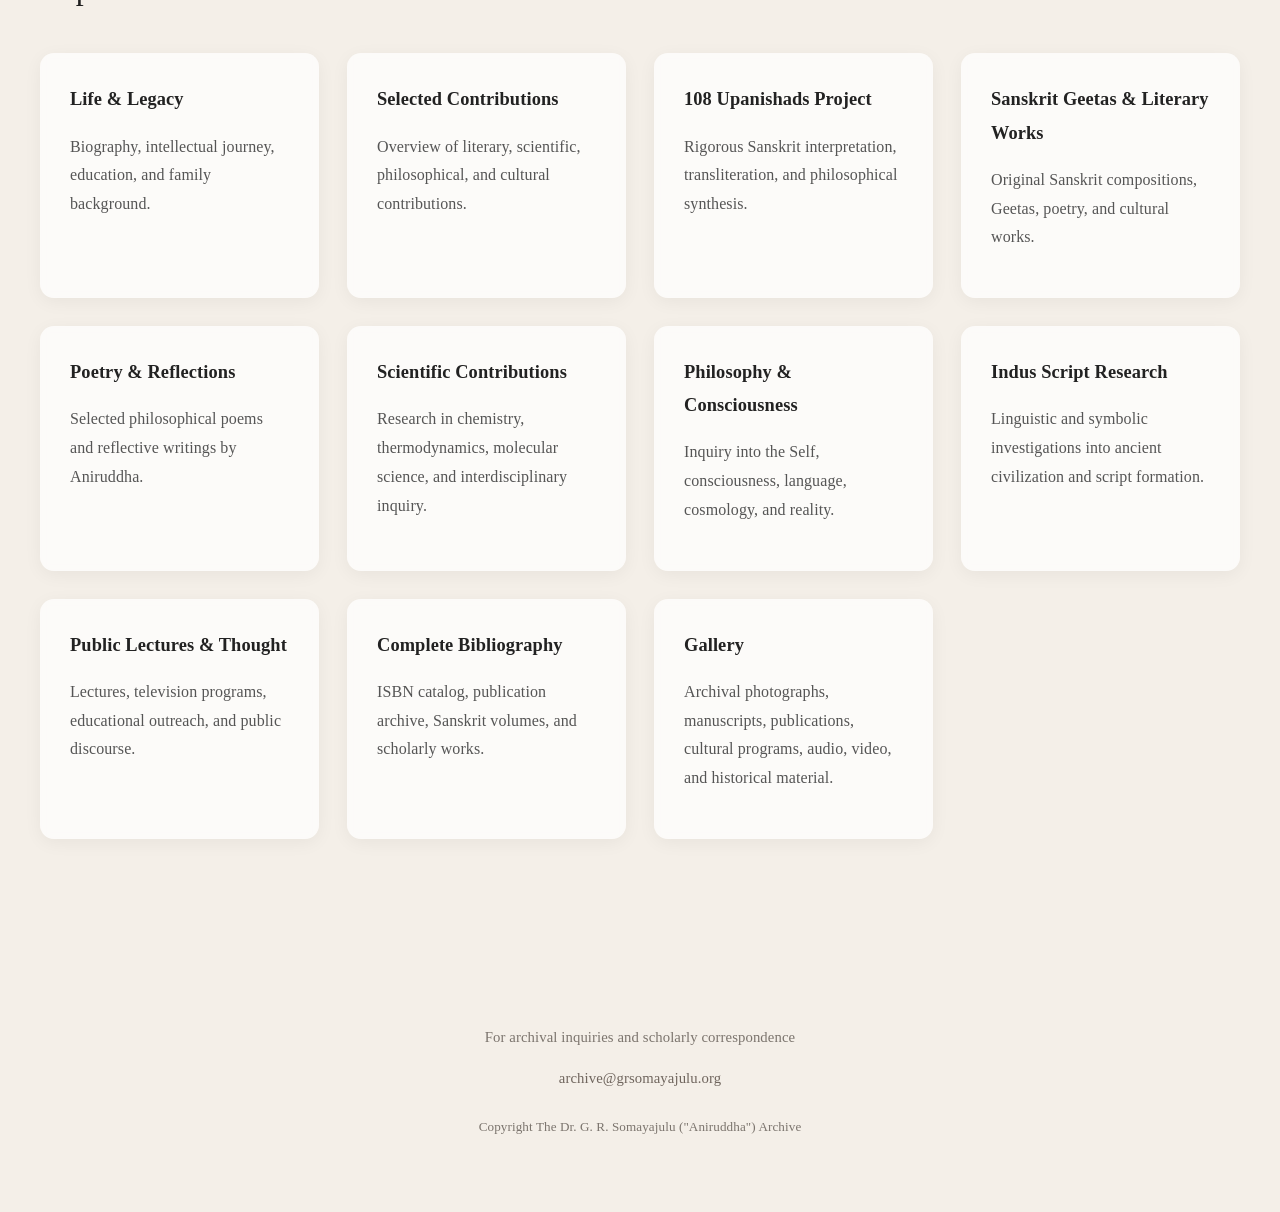
==== commit 29a1e944: "Update index.html" ====
--- a/index.html
+++ b/index.html
@@ -15,7 +15,8 @@
 
 <body>
 
-<nav class="topnav">
+<nav class="topnav" aria-label="Primary navigation">
+  <a href="index.html">Home</a>
   <a href="pages/life.html">Life & Legacy</a>
   <a href="pages/upanishads.html">Upanishads</a>
   <a href="pages/poetry.html">Poetry</a>
@@ -32,11 +33,11 @@
   <div class="hero-text">
 
     <p class="eyebrow">
-      THE ANIRUDDHA ARCHIVE
+      The Aniruddha Archive
     </p>
 
     <h1>
-      Dr. G. R. Somayajulu (“Aniruddha”)
+      Dr. G. R. Somayajulu ("Aniruddha")
     </h1>
 
     <p class="subtitle">
@@ -60,73 +61,48 @@
   <div class="contributions">
 
     <a href="pages/upanishads.html" class="contribution-link">
-
-  <div class="contribution-card">
-
-    <h3>108 Upanishads Project</h3>
-
-    <p>
-      Rigorous interpretation, transliteration, and philosophical synthesis of the Upanishadic tradition.
-    </p>
-
-  </div>
-
-</a>
+      <div class="contribution-card">
+        <h3>108 Upanishads Project</h3>
+        <p>
+          Rigorous interpretation, transliteration, and philosophical synthesis of the Upanishadic tradition.
+        </p>
+      </div>
+    </a>
 
     <a href="pages/sanskrit.html" class="contribution-link">
-
-      <div class="contribution-card">
-
+      <div class="contribution-card">
         <h3>Sanskrit Literature</h3>
-
         <p>
           Over 200 original Sanskrit Geetas, literary works, dance ballets, and philosophical compositions.
         </p>
-
-      </div>
-
+      </div>
     </a>
 
     <a href="pages/poetry.html" class="contribution-link">
-
-      <div class="contribution-card">
-
+      <div class="contribution-card">
         <h3>Poetry & Reflections</h3>
-
         <p>
           Philosophical poems and reflective writings exploring consciousness, the Self, cyclic existence, and spiritual inquiry.
         </p>
-
-      </div>
-
+      </div>
     </a>
 
     <a href="pages/science.html" class="contribution-link">
-
-      <div class="contribution-card">
-
+      <div class="contribution-card">
         <h3>Scientific Research</h3>
-
         <p>
           Research in chemistry, thermodynamics, molecular structure analysis, and physical sciences.
         </p>
-
-      </div>
-
+      </div>
     </a>
 
     <a href="pages/indus.html" class="contribution-link">
-
-      <div class="contribution-card">
-
+      <div class="contribution-card">
         <h3>Indus Script Research</h3>
-
         <p>
           Interdisciplinary investigations into scripts, symbolism, astronomy, and language origins.
         </p>
-
-      </div>
-
+      </div>
     </a>
 
   </div>
@@ -142,77 +118,77 @@
   <div class="cards">
 
     <a href="pages/life.html" class="card">
-      <h3>🌿 Life & Legacy</h3>
+      <h3>Life & Legacy</h3>
       <p>
         Biography, intellectual journey, education, and family background.
       </p>
     </a>
 
     <a href="pages/contributions.html" class="card">
-      <h3>📚 Selected Contributions</h3>
+      <h3>Selected Contributions</h3>
       <p>
         Overview of literary, scientific, philosophical, and cultural contributions.
       </p>
     </a>
 
     <a href="pages/upanishads.html" class="card">
-      <h3>🕉 108 Upanishads Project</h3>
+      <h3>108 Upanishads Project</h3>
       <p>
         Rigorous Sanskrit interpretation, transliteration, and philosophical synthesis.
       </p>
     </a>
 
     <a href="pages/sanskrit.html" class="card">
-      <h3>🎼 Sanskrit Geetas & Literary Works</h3>
+      <h3>Sanskrit Geetas & Literary Works</h3>
       <p>
         Original Sanskrit compositions, Geetas, poetry, and cultural works.
       </p>
     </a>
 
     <a href="pages/poetry.html" class="card">
-      <h3>✒ Poetry & Reflections</h3>
+      <h3>Poetry & Reflections</h3>
       <p>
         Selected philosophical poems and reflective writings by Aniruddha.
       </p>
     </a>
 
     <a href="pages/science.html" class="card">
-      <h3>⚛ Scientific Contributions</h3>
+      <h3>Scientific Contributions</h3>
       <p>
         Research in chemistry, thermodynamics, molecular science, and interdisciplinary inquiry.
       </p>
     </a>
 
     <a href="pages/philosophy.html" class="card">
-      <h3>🧠 Philosophy & Consciousness</h3>
+      <h3>Philosophy & Consciousness</h3>
       <p>
         Inquiry into the Self, consciousness, language, cosmology, and reality.
       </p>
     </a>
 
     <a href="pages/indus.html" class="card">
-      <h3>𓂀 Indus Script Research</h3>
+      <h3>Indus Script Research</h3>
       <p>
         Linguistic and symbolic investigations into ancient civilization and script formation.
       </p>
     </a>
 
     <a href="pages/lectures.html" class="card">
-      <h3>🎤 Public Lectures & Thought</h3>
+      <h3>Public Lectures & Thought</h3>
       <p>
         Lectures, television programs, educational outreach, and public discourse.
       </p>
     </a>
 
     <a href="pages/bibliography.html" class="card">
-      <h3>📖 Complete Bibliography</h3>
+      <h3>Complete Bibliography</h3>
       <p>
         ISBN catalog, publication archive, Sanskrit volumes, and scholarly works.
       </p>
     </a>
 
     <a href="pages/gallery.html" class="card">
-      <h3>🖼 Gallery</h3>
+      <h3>Gallery</h3>
       <p>
         Archival photographs, manuscripts, publications, cultural programs, audio, video, and historical material.
       </p>
@@ -235,7 +211,7 @@
   </p>
 
   <p class="copyright">
-    © The Dr. G. R. Somayajulu (“Aniruddha”) Archive
+    Copyright The Dr. G. R. Somayajulu ("Aniruddha") Archive
   </p>
 
 </footer>
